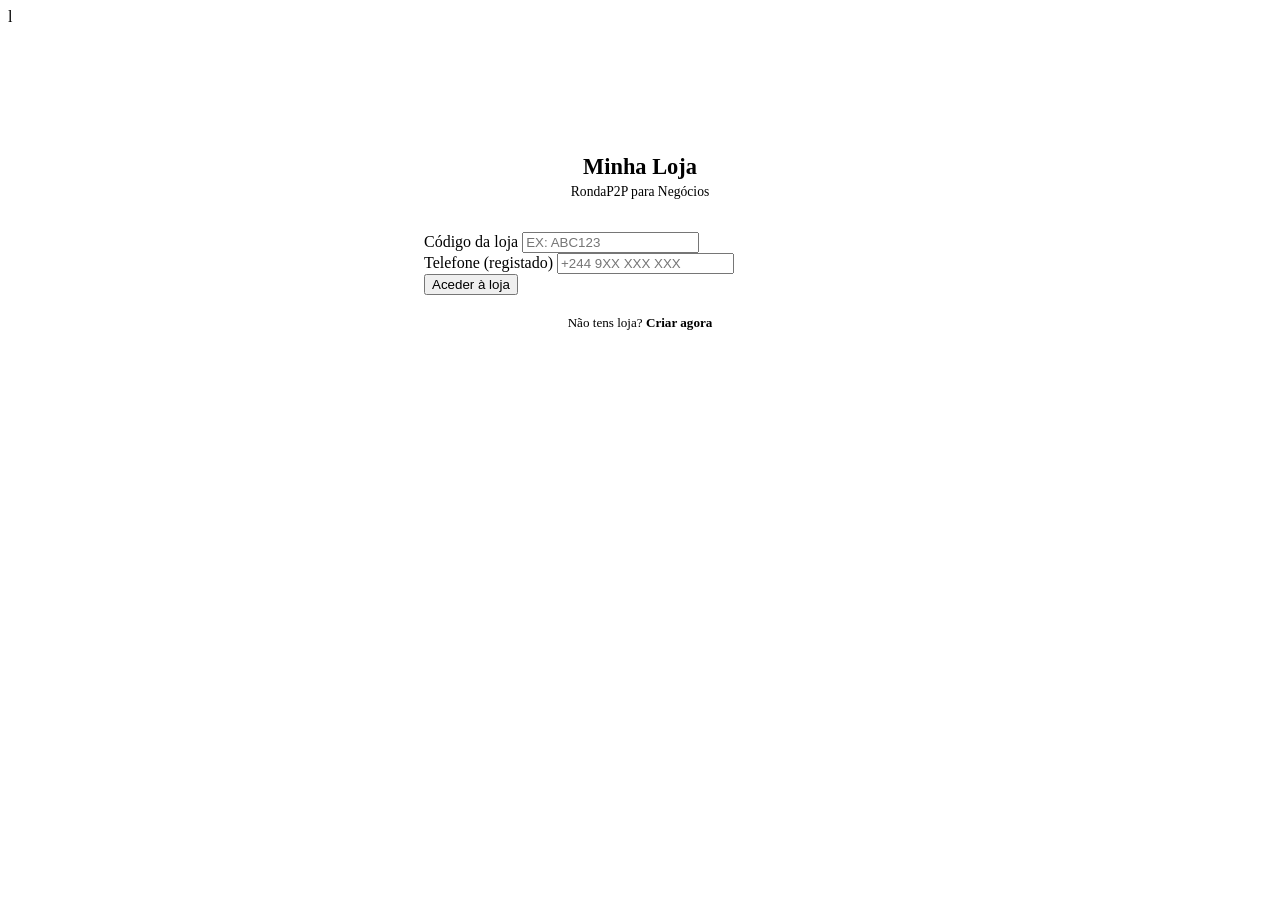
==== anuncios.html @ f454ed52 "Add files via upload" ====
l<!DOCTYPE html>
<html lang="pt">
<head>
  <meta charset="UTF-8">
  <meta name="viewport" content="width=device-width, initial-scale=1.0, maximum-scale=1.0">
  <title>RondaP2P — Minha Loja</title>
  <link rel="stylesheet" href="main.css">
  <style>
    html, body { overflow-y: auto; height: auto; }

    .an-wrap {
      max-width: 480px;
      margin: 0 auto;
      padding: 0 0 60px;
    }

    .an-hero {
      background: linear-gradient(135deg, var(--r) 0%, #3a0000 100%);
      padding: 32px 20px 24px;
      color: #fff;
    }

    .an-hero-top {
      display: flex;
      align-items: center;
      gap: 12px;
      margin-bottom: 20px;
    }

    .an-logo {
      width: 56px; height: 56px;
      border-radius: 16px;
      background: rgba(255,255,255,0.2);
      border: 2px solid rgba(255,255,255,0.4);
      display: flex;
      align-items: center;
      justify-content: center;
      font-size: 1.5rem;
      font-weight: 900;
      color: #fff;
      flex-shrink: 0;
    }

    .an-nome   { font-size: 1.1rem; font-weight: 800; }
    .an-plano  { font-size: .75rem; color: rgba(255,255,255,0.7); margin-top: 2px; }

    .an-stats {
      display: grid;
      grid-template-columns: repeat(3, 1fr);
      gap: 10px;
    }

    .an-stat {
      background: rgba(255,255,255,0.12);
      border-radius: 12px;
      padding: 10px 12px;
      text-align: center;
    }

    .an-stat-num   { font-size: 1.3rem; font-weight: 900; color: #fff; }
    .an-stat-label { font-size: .65rem; color: rgba(255,255,255,0.7); text-transform: uppercase; letter-spacing: .4px; }

    .an-tabs {
      display: flex;
      border-bottom: 1px solid var(--border);
      background: var(--bg2);
      position: sticky;
      top: 0;
      z-index: 10;
    }

    .an-tab {
      flex: 1;
      padding: 13px;
      border: none;
      background: transparent;
      color: var(--muted);
      font-size: .85rem;
      font-weight: 600;
      cursor: pointer;
      border-bottom: 2px solid transparent;
      font-family: var(--sans);
    }

    .an-tab.activo { color: var(--r); border-bottom-color: var(--r); }

    .an-secao { display: none; padding: 16px; }
    .an-secao.activa { display: block; }

    .an-card {
      background: var(--bg2);
      border: 1px solid var(--border);
      border-radius: 14px;
      padding: 16px;
      margin-bottom: 14px;
    }

    .an-card-titulo {
      font-size: .72rem;
      font-weight: 700;
      color: var(--muted);
      text-transform: uppercase;
      letter-spacing: .5px;
      margin-bottom: 14px;
    }

    .produto-item {
      display: flex;
      align-items: center;
      gap: 12px;
      padding: 12px 0;
      border-bottom: 1px solid var(--border);
    }

    .produto-item:last-child { border-bottom: none; }

    .produto-item-info { flex: 1; min-width: 0; }
    .produto-item-nome { font-weight: 700; font-size: .9rem; }
    .produto-item-preco { font-size: .82rem; color: var(--r); font-weight: 700; margin-top: 2px; }

    .produto-item-acoes { display: flex; gap: 6px; }

    .btn-sm {
      padding: 5px 10px;
      border-radius: 8px;
      border: 1px solid var(--border);
      background: none;
      color: var(--text);
      cursor: pointer;
      font-size: .75rem;
      font-weight: 600;
      font-family: var(--sans);
    }

    .btn-sm.danger { border-color: transparent; color: var(--r2); }
    .btn-sm.success { border-color: var(--green); color: var(--green); }

    .link-loja {
      background: var(--bg3);
      border-radius: 10px;
      padding: 12px 14px;
      display: flex;
      align-items: center;
      gap: 10px;
      margin-bottom: 14px;
    }

    .link-loja-url {
      flex: 1;
      font-size: .78rem;
      color: var(--muted);
      overflow: hidden;
      text-overflow: ellipsis;
      white-space: nowrap;
    }

    .btn-copiar {
      background: var(--r);
      color: #fff;
      border: none;
      padding: 6px 12px;
      border-radius: 8px;
      font-size: .75rem;
      font-weight: 700;
      cursor: pointer;
      flex-shrink: 0;
    }

    .expira-bar {
      height: 5px;
      background: var(--bg3);
      border-radius: 99px;
      overflow: hidden;
      margin-top: 8px;
    }

    .expira-fill {
      height: 100%;
      background: var(--green);
      border-radius: 99px;
    }

    .cor-picker-wrap {
      display: flex;
      gap: 10px;
      flex-wrap: wrap;
      margin-top: 8px;
    }

    .cor-opt {
      width: 36px; height: 36px;
      border-radius: 50%;
      cursor: pointer;
      border: 3px solid transparent;
      transition: border-color .15s;
    }

    .cor-opt.seleccionada { border-color: var(--text); }

    .toggle-disponivel {
      width: 42px; height: 24px;
      border-radius: 99px;
      background: var(--bg3);
      border: none;
      cursor: pointer;
      position: relative;
      transition: background .2s;
      flex-shrink: 0;
    }

    .toggle-disponivel.on { background: var(--green); }

    .toggle-disponivel::after {
      content: '';
      position: absolute;
      width: 18px; height: 18px;
      border-radius: 50%;
      background: #fff;
      top: 3px; left: 3px;
      transition: left .2s;
    }

    .toggle-disponivel.on::after { left: 21px; }

    #toastAn {
      position: fixed;
      bottom: 24px; left: 50%;
      transform: translateX(-50%) translateY(20px);
      background: var(--text);
      color: var(--bg2);
      padding: 10px 20px;
      border-radius: 99px;
      font-size: .85rem;
      font-weight: 600;
      opacity: 0;
      pointer-events: none;
      transition: all .3s;
      z-index: 200;
      white-space: nowrap;
    }

    #toastAn.show { opacity: 1; transform: translateX(-50%) translateY(0); }

    .estado-badge {
      display: inline-flex;
      align-items: center;
      padding: 4px 12px;
      border-radius: 99px;
      font-size: .75rem;
      font-weight: 800;
    }

    .badge-activo   { background: rgba(34,197,94,0.15); color: var(--green); }
    .badge-expirado { background: rgba(204,0,0,0.1); color: var(--r2); }
  </style>
</head>
<body>

<div class="an-wrap">

  <!-- TELA LOGIN ANUNCIANTE -->
  <div id="telaLoginAn" style="padding:48px 24px">
    <div style="text-align:center;margin-bottom:32px">
      <div style="width:64px;height:64px;border-radius:20px;background:var(--r);color:#fff;font-size:1.8rem;font-weight:900;display:flex;align-items:center;justify-content:center;margin:0 auto 16px">R</div>
      <div style="font-size:1.4rem;font-weight:900">Minha Loja</div>
      <div style="color:var(--muted);font-size:.85rem;margin-top:4px">RondaP2P para Negócios</div>
    </div>
    <div class="campo">
      <label>Código da loja</label>
      <input id="anCodigo" type="text" placeholder="Ex: ABC123" style="text-transform:uppercase" onkeydown="if(event.key==='Enter')entrarLoja()">
    </div>
    <div class="campo">
      <label>Telefone (registado)</label>
      <input id="anTelefone" type="tel" placeholder="+244 9XX XXX XXX" onkeydown="if(event.key==='Enter')entrarLoja()">
    </div>
    <button class="btn-primary w100" onclick="entrarLoja()">Aceder à loja</button>
    <div style="text-align:center;margin-top:20px">
      <span style="color:var(--muted);font-size:.82rem">Não tens loja? </span>
      <span style="color:var(--r);font-weight:700;cursor:pointer;font-size:.82rem" onclick="mostrarCriarLoja()">Criar agora</span>
    </div>
  </div>

  <!-- TELA CRIAR LOJA -->
  <div id="telaCriarLoja" style="display:none;padding:24px">
    <div style="display:flex;align-items:center;gap:10px;margin-bottom:24px">
      <button class="btn-voltar" onclick="voltarLogin()">&#8592;</button>
      <div style="font-size:1.1rem;font-weight:800">Criar loja</div>
    </div>
    <div class="campo"><label>Nome do negócio</label><input id="criarNomeAn" type="text" placeholder="Ex: Mercearia Central"></div>
    <div class="campo"><label>Slogan</label><input id="criarSloganAn" type="text" placeholder="Ex: Tudo fresco, todo dia"></div>
    <div class="campo"><label>Descrição</label><input id="criarDescAn" type="text" placeholder="Breve descrição do negócio"></div>
    <div class="campo">
      <label>Categoria</label>
      <select id="criarCatAn">
        <option value="geral">Geral</option>
        <option value="alimentacao">Alimentação</option>
        <option value="moda">Moda</option>
        <option value="tecnologia">Tecnologia</option>
        <option value="beleza">Beleza</option>
        <option value="servicos">Serviços</option>
        <option value="imoveis">Imóveis</option>
        <option value="saude">Saúde</option>
        <option value="educacao">Educação</option>
      </select>
    </div>
    <div class="campo"><label>WhatsApp</label><input id="criarWppAn" type="tel" placeholder="+244 9XX XXX XXX"></div>
    <div class="campo"><label>Telefone</label><input id="criarTelAn" type="tel" placeholder="+244 9XX XXX XXX"></div>
    <div class="campo"><label>Localização</label><input id="criarLocalAn" type="text" placeholder="Ex: Luanda, Kilamba"></div>
    <div class="campo">
      <label>Cor da marca</label>
      <div class="cor-picker-wrap" id="corPicker">
        <div class="cor-opt seleccionada" style="background:#8B0000" data-cor="#8B0000" onclick="selCor(this)"></div>
        <div class="cor-opt" style="background:#1a5276" data-cor="#1a5276" onclick="selCor(this)"></div>
        <div class="cor-opt" style="background:#145a32" data-cor="#145a32" onclick="selCor(this)"></div>
        <div class="cor-opt" style="background:#6c3483" data-cor="#6c3483" onclick="selCor(this)"></div>
        <div class="cor-opt" style="background:#b7950b" data-cor="#b7950b" onclick="selCor(this)"></div>
        <div class="cor-opt" style="background:#1a1a1a" data-cor="#1a1a1a" onclick="selCor(this)"></div>
        <input type="color" id="corCustom" value="#8B0000" style="width:36px;height:36px;border-radius:50%;border:none;padding:0;cursor:pointer" onchange="selCorCustom(this)">
      </div>
    </div>
    <div class="campo">
      <label>Plano</label>
      <select id="criarPlanoAn">
        <option value="semanal">Semanal — 500 KZ</option>
        <option value="quinzenal">Quinzenal — 900 KZ</option>
        <option value="mensal" selected>Mensal — 1.500 KZ</option>
      </select>
    </div>
    <button class="btn-primary w100" onclick="criarLoja()">Criar loja</button>
  </div>

  <!-- PAINEL LOJA -->
  <div id="painelLoja" style="display:none">

    <div class="an-hero" id="anHero">
      <div class="an-hero-top">
        <button onclick="sairLoja()" style="background:rgba(255,255,255,0.15);border:none;color:#fff;width:32px;height:32px;border-radius:50%;cursor:pointer;font-size:1rem">&#8592;</button>
        <div class="an-logo" id="anLogo"></div>
        <div style="flex:1;min-width:0">
          <div class="an-nome" id="anNome"></div>
          <div class="an-plano" id="anPlano"></div>
        </div>
        <div id="anEstado"></div>
      </div>
      <div class="an-stats">
        <div class="an-stat">
          <div class="an-stat-num" id="anStatProdutos">0</div>
          <div class="an-stat-label">Produtos</div>
        </div>
        <div class="an-stat">
          <div class="an-stat-num" id="anStatDias">0</div>
          <div class="an-stat-label">Dias restantes</div>
        </div>
        <div class="an-stat">
          <div class="an-stat-num" id="anStatVisitas">—</div>
          <div class="an-stat-label">Visitas</div>
        </div>
      </div>
    </div>

    <div class="an-tabs">
      <button class="an-tab activo" onclick="mostrarTabAn('visao')">Visão geral</button>
      <button class="an-tab" onclick="mostrarTabAn('produtos')">Produtos</button>
      <button class="an-tab" onclick="mostrarTabAn('config')">Configurar</button>
    </div>

    <!-- TAB VISÃO GERAL -->
    <div class="an-secao activa" id="anTabVisao">
      <div class="an-card">
        <div class="an-card-titulo">Link da loja</div>
        <div class="link-loja">
          <div class="link-loja-url" id="linkLojaUrl"></div>
          <button class="btn-copiar" onclick="copiarLink()">Copiar</button>
        </div>
        <button class="btn-outline w100" onclick="verLoja()">Ver como cliente</button>
      </div>

      <div class="an-card">
        <div class="an-card-titulo">Validade do plano</div>
        <div style="display:flex;justify-content:space-between;align-items:center">
          <span style="font-size:.85rem" id="anValidadeTexto"></span>
          <span id="anValidadeDias" style="font-size:.85rem;font-weight:700;color:var(--green)"></span>
        </div>
        <div class="expira-bar"><div class="expira-fill" id="anValidadeBarra" style="width:80%"></div></div>
        <button class="btn-primary w100" style="margin-top:12px" onclick="renovarPlano()">Renovar plano</button>
      </div>

      <div class="an-card">
        <div class="an-card-titulo">Partilhar</div>
        <div style="display:flex;gap:10px">
          <button class="btn-outline" style="flex:1" onclick="partilharWhatsApp()">WhatsApp</button>
          <button class="btn-outline" style="flex:1" onclick="copiarLink()">Copiar link</button>
        </div>
      </div>
    </div>

    <!-- TAB PRODUTOS -->
    <div class="an-secao" id="anTabProdutos">
      <div class="an-card">
        <div class="an-card-titulo">Adicionar produto/serviço</div>
        <div class="campo"><label>Nome</label><input id="novoProdNome" type="text" placeholder="Ex: Arroz 5kg"></div>
        <div class="campo"><label>Preço (KZ)</label><input id="novoProdPreco" type="number" placeholder="Ex: 2500"></div>
        <div class="campo"><label>Descrição (opcional)</label><input id="novoProdDesc" type="text" placeholder="Breve descrição"></div>
        <button class="btn-primary w100" onclick="adicionarProduto()">Adicionar</button>
      </div>

      <div class="an-card">
        <div class="an-card-titulo">Os meus produtos</div>
        <div id="listaProdutosAn"></div>
      </div>
    </div>

    <!-- TAB CONFIGURAR -->
    <div class="an-secao" id="anTabConfig">
      <div class="an-card">
        <div class="an-card-titulo">Informações da loja</div>
        <div class="campo"><label>Nome</label><input id="cfgNome" type="text"></div>
        <div class="campo"><label>Slogan</label><input id="cfgSlogan" type="text"></div>
        <div class="campo"><label>Descrição</label><input id="cfgDesc" type="text"></div>
        <div class="campo"><label>WhatsApp</label><input id="cfgWpp" type="tel"></div>
        <div class="campo"><label>Telefone</label><input id="cfgTel" type="tel"></div>
        <div class="campo"><label>Localização</label><input id="cfgLocal" type="text"></div>
        <div class="campo">
          <label>Cor da marca</label>
          <div class="cor-picker-wrap" id="corPickerCfg">
            <div class="cor-opt" style="background:#8B0000" data-cor="#8B0000" onclick="selCorCfg(this)"></div>
            <div class="cor-opt" style="background:#1a5276" data-cor="#1a5276" onclick="selCorCfg(this)"></div>
            <div class="cor-opt" style="background:#145a32" data-cor="#145a32" onclick="selCorCfg(this)"></div>
            <div class="cor-opt" style="background:#6c3483" data-cor="#6c3483" onclick="selCorCfg(this)"></div>
            <div class="cor-opt" style="background:#b7950b" data-cor="#b7950b" onclick="selCorCfg(this)"></div>
            <div class="cor-opt" style="background:#1a1a1a" data-cor="#1a1a1a" onclick="selCorCfg(this)"></div>
            <input type="color" id="corCustomCfg" style="width:36px;height:36px;border-radius:50%;border:none;padding:0;cursor:pointer" onchange="selCorCustomCfg(this)">
          </div>
        </div>
        <button class="btn-primary w100" onclick="guardarConfig()">Guardar alterações</button>
      </div>
    </div>

  </div><!-- /painelLoja -->
</div>

<div id="toastAn"></div>

<script>
  const API_P2P = 'https://kixikila-p2p.vercel.app/';
  let _anuncio  = null;
  let _corSel   = '#8B0000';
  let _corSelCfg = '#8B0000';

  function esc(t) {
    if (!t) return '';
    const d = document.createElement('div');
    d.textContent = String(t);
    return d.innerHTML;
  }

  function toast(msg) {
    const t = document.getElementById('toastAn');
    t.textContent = msg;
    t.classList.add('show');
    setTimeout(() => t.classList.remove('show'), 2600);
  }

  function formatarValor(v) {
    return new Intl.NumberFormat('pt-AO').format(v || 0);
  }

  function escurecer(hex) {
    try {
      const n = parseInt(hex.replace('#',''), 16);
      const r = Math.max(0, (n>>16) - 50);
      const g = Math.max(0, ((n>>8)&0xff) - 50);
      const b = Math.max(0, (n&0xff) - 50);
      return `#${r.toString(16).padStart(2,'0')}${g.toString(16).padStart(2,'0')}${b.toString(16).padStart(2,'0')}`;
    } catch { return '#5a0000'; }
  }

  // ── COR ──────────────────────────────────────────────────────
  function selCor(el) {
    document.querySelectorAll('#corPicker .cor-opt').forEach(e => e.classList.remove('seleccionada'));
    el.classList.add('seleccionada');
    _corSel = el.dataset.cor;
  }

  function selCorCustom(input) {
    _corSel = input.value;
    document.querySelectorAll('#corPicker .cor-opt').forEach(e => e.classList.remove('seleccionada'));
  }

  function selCorCfg(el) {
    document.querySelectorAll('#corPickerCfg .cor-opt').forEach(e => e.classList.remove('seleccionada'));
    el.classList.add('seleccionada');
    _corSelCfg = el.dataset.cor;
  }

  function selCorCustomCfg(input) {
    _corSelCfg = input.value;
    document.querySelectorAll('#corPickerCfg .cor-opt').forEach(e => e.classList.remove('seleccionada'));
  }

  // ── NAVEGAÇÃO ─────────────────────────────────────────────────
  function mostrarCriarLoja() {
    document.getElementById('telaLoginAn').style.display  = 'none';
    document.getElementById('telaCriarLoja').style.display = 'block';
  }

  function voltarLogin() {
    document.getElementById('telaLoginAn').style.display   = 'block';
    document.getElementById('telaCriarLoja').style.display = 'none';
  }

  function sairLoja() {
    _anuncio = null;
    document.getElementById('painelLoja').style.display  = 'none';
    document.getElementById('telaLoginAn').style.display = 'block';
    document.getElementById('anCodigo').value   = '';
    document.getElementById('anTelefone').value = '';
  }

  function mostrarTabAn(tab) {
    document.querySelectorAll('.an-tab').forEach((b,i) => {
      b.classList.toggle('activo', ['visao','produtos','config'][i] === tab);
    });
    document.querySelectorAll('.an-secao').forEach(s => s.classList.remove('activa'));
    document.getElementById('anTab' + tab.charAt(0).toUpperCase() + tab.slice(1)).classList.add('activa');
  }

  // ── LOGIN ─────────────────────────────────────────────────────
  async function entrarLoja() {
    const codigo   = document.getElementById('anCodigo').value.trim().toUpperCase();
    const telefone = document.getElementById('anTelefone').value.trim().replace(/\s/g,'');
    if (!codigo || !telefone) { toast('Preenche todos os campos'); return; }

    try {
      const res  = await fetch(API_P2P + 'anuncios/' + codigo);
      const data = await res.json();
      if (!res.ok) { toast('Loja não encontrada'); return; }

      const telLimpo = telefone.replace(/\D/g,'');
      const wppLimpo = (data.whatsapp||'').replace(/\D/g,'');
      const telLoja  = (data.telefone||'').replace(/\D/g,'');

      if (telLimpo !== wppLimpo && telLimpo !== telLoja) {
        toast('Telefone não corresponde à loja');
        return;
      }

      _anuncio = data;
      mostrarPainel(data);
    } catch(e) { toast('Erro ao aceder'); }
  }

  // ── CRIAR LOJA ────────────────────────────────────────────────
  async function criarLoja() {
    const nome  = document.getElementById('criarNomeAn').value.trim();
    const slogan = document.getElementById('criarSloganAn').value.trim();
    const desc  = document.getElementById('criarDescAn').value.trim();
    const cat   = document.getElementById('criarCatAn').value;
    const wpp   = document.getElementById('criarWppAn').value.trim();
    const tel   = document.getElementById('criarTelAn').value.trim();
    const local = document.getElementById('criarLocalAn').value.trim();
    const plano = document.getElementById('criarPlanoAn').value;

    if (!nome || !wpp) { toast('Nome e WhatsApp obrigatórios'); return; }

    try {
      const res = await fetch(API_P2P + 'anuncios/criar', {
        method: 'POST',
        headers: { 'Content-Type': 'application/json' },
        body: JSON.stringify({ nome, slogan, descricao: desc, categoria: cat, cor: _corSel, telefone: tel, whatsapp: wpp, localizacao: local, plano })
      });
      const data = await res.json();
      if (!res.ok) { toast(data.erro || 'Erro'); return; }
      _anuncio = data.anuncio;
      toast('Loja criada! Código: ' + data.codigo);
      document.getElementById('telaCriarLoja').style.display = 'none';
      mostrarPainel(data.anuncio);
    } catch(e) { toast('Erro ao criar: ' + e.message); }
  }

  // ── PAINEL ────────────────────────────────────────────────────
  function mostrarPainel(a) {
    document.getElementById('telaLoginAn').style.display  = 'none';
    document.getElementById('telaCriarLoja').style.display = 'none';
    document.getElementById('painelLoja').style.display   = 'block';

    const cor = a.cor || '#8B0000';
    document.getElementById('anHero').style.background = `linear-gradient(135deg, ${cor} 0%, ${escurecer(cor)} 100%)`;
    document.getElementById('anLogo').textContent = (a.nome?.[0]||'R').toUpperCase();
    document.getElementById('anNome').textContent  = a.nome || '';
    document.getElementById('anPlano').textContent = 'Plano ' + (a.plano || 'mensal');

    const expira  = new Date(a.expira_em);
    const agora   = new Date();
    const dias    = Math.max(0, Math.ceil((expira - agora) / 86400000));
    const activo  = dias > 0 && a.activo;
    const pct     = Math.min(100, Math.round((dias / (a.plano==='semanal'?7:a.plano==='quinzenal'?15:30)) * 100));

    document.getElementById('anEstado').innerHTML = activo
      ? '<span class="estado-badge badge-activo">Activo</span>'
      : '<span class="estado-badge badge-expirado">Expirado</span>';

    document.getElementById('anStatProdutos').textContent = (a.produtos||[]).filter(p=>p.disponivel).length;
    document.getElementById('anStatDias').textContent     = dias;
    document.getElementById('anStatVisitas').textContent  = '—';

    const url = window.location.origin + '/loja.html?c=' + a.codigo;
    document.getElementById('linkLojaUrl').textContent   = url;
    document.getElementById('anValidadeTexto').textContent = 'Expira em ' + expira.toLocaleDateString('pt-PT');
    document.getElementById('anValidadeDias').textContent  = dias + ' dias';
    document.getElementById('anValidadeBarra').style.width = pct + '%';
    document.getElementById('anValidadeBarra').style.background = dias < 3 ? 'var(--r)' : 'var(--green)';

    // Config
    document.getElementById('cfgNome').value   = a.nome || '';
    document.getElementById('cfgSlogan').value = a.slogan || '';
    document.getElementById('cfgDesc').value   = a.descricao || '';
    document.getElementById('cfgWpp').value    = a.whatsapp || '';
    document.getElementById('cfgTel').value    = a.telefone || '';
    document.getElementById('cfgLocal').value  = a.localizacao || '';
    _corSelCfg = a.cor || '#8B0000';
    document.getElementById('corCustomCfg').value = _corSelCfg;

    renderProdutosAn();
  }

  function renderProdutosAn() {
    const lista = document.getElementById('listaProdutosAn');
    const prods = _anuncio?.produtos || [];
    if (!prods.length) {
      lista.innerHTML = '<div style="padding:12px 0;color:var(--muted);font-size:.85rem">Sem produtos ainda.</div>';
      return;
    }
    lista.innerHTML = prods.map((p, i) => `
      <div class="produto-item">
        <div class="produto-item-info">
          <div class="produto-item-nome">${esc(p.nome)}</div>
          <div class="produto-item-preco">${formatarValor(p.preco)} KZ</div>
        </div>
        <div class="produto-item-acoes">
          <button class="toggle-disponivel ${p.disponivel?'on':''}" onclick="toggleDisponivel(${i})" title="${p.disponivel?'Disponível':'Indisponível'}"></button>
          <button class="btn-sm danger" onclick="removerProduto(${i})">&#10005;</button>
        </div>
      </div>`).join('');
  }

  // ── PRODUTOS ──────────────────────────────────────────────────
  async function adicionarProduto() {
    const nome  = document.getElementById('novoProdNome').value.trim();
    const preco = parseFloat(document.getElementById('novoProdPreco').value);
    const desc  = document.getElementById('novoProdDesc').value.trim();
    if (!nome || !preco) { toast('Nome e preço obrigatórios'); return; }

    try {
      const res = await fetch(API_P2P + 'anuncios/' + _anuncio.codigo + '/produto', {
        method: 'POST',
        headers: { 'Content-Type': 'application/json' },
        body: JSON.stringify({ nome, preco, descricao: desc })
      });
      const data = await res.json();
      if (!res.ok) { toast(data.erro || 'Erro'); return; }
      _anuncio.produtos = _anuncio.produtos || [];
      _anuncio.produtos.push({ id: Date.now().toString(), nome, preco, descricao: desc, disponivel: true });
      document.getElementById('novoProdNome').value  = '';
      document.getElementById('novoProdPreco').value = '';
      document.getElementById('novoProdDesc').value  = '';
      toast('Produto adicionado!');
      renderProdutosAn();
    } catch(e) { toast('Erro: ' + e.message); }
  }

  async function toggleDisponivel(idx) {
    _anuncio.produtos[idx].disponivel = !_anuncio.produtos[idx].disponivel;
    await guardarAnuncio();
    renderProdutosAn();
  }

  async function removerProduto(idx) {
    _anuncio.produtos.splice(idx, 1);
    await guardarAnuncio();
    toast('Produto removido.');
    renderProdutosAn();
  }

  // ── CONFIG ────────────────────────────────────────────────────
  async function guardarConfig() {
    _anuncio.nome       = document.getElementById('cfgNome').value.trim();
    _anuncio.slogan     = document.getElementById('cfgSlogan').value.trim();
    _anuncio.descricao  = document.getElementById('cfgDesc').value.trim();
    _anuncio.whatsapp   = document.getElementById('cfgWpp').value.trim();
    _anuncio.telefone   = document.getElementById('cfgTel').value.trim();
    _anuncio.localizacao = document.getElementById('cfgLocal').value.trim();
    _anuncio.cor        = _corSelCfg;
    await guardarAnuncio();
    toast('Alterações guardadas!');
    mostrarPainel(_anuncio);
  }

  async function guardarAnuncio() {
    await fetch(API_P2P + 'anuncios/' + _anuncio.codigo + '/actualizar', {
      method: 'POST',
      headers: { 'Content-Type': 'application/json' },
      body: JSON.stringify(_anuncio)
    });
  }

  // ── UTILS ─────────────────────────────────────────────────────
  function copiarLink() {
    const url = window.location.origin + '/loja.html?c=' + _anuncio?.codigo;
    navigator.clipboard?.writeText(url);
    toast('Link copiado!');
  }

  function verLoja() {
    window.open('loja.html?c=' + _anuncio?.codigo);
  }

  function partilharWhatsApp() {
    const url = window.location.origin + '/loja.html?c=' + _anuncio?.codigo;
    const msg = encodeURIComponent(`Visita a minha loja no RondaP2P:\n${_anuncio?.nome}\n${url}`);
    window.open(`https://wa.me/?text=${msg}`);
  }

  function renovarPlano() {
    const wpp = '+244921325366';
    const msg = encodeURIComponent(`Olá! Quero renovar o plano da minha loja no RondaP2P.\nCódigo: ${_anuncio?.codigo}\nNome: ${_anuncio?.nome}`);
    window.open(`https://wa.me/${wpp}?text=${msg}`);
  }
</script>

</body>
</html>
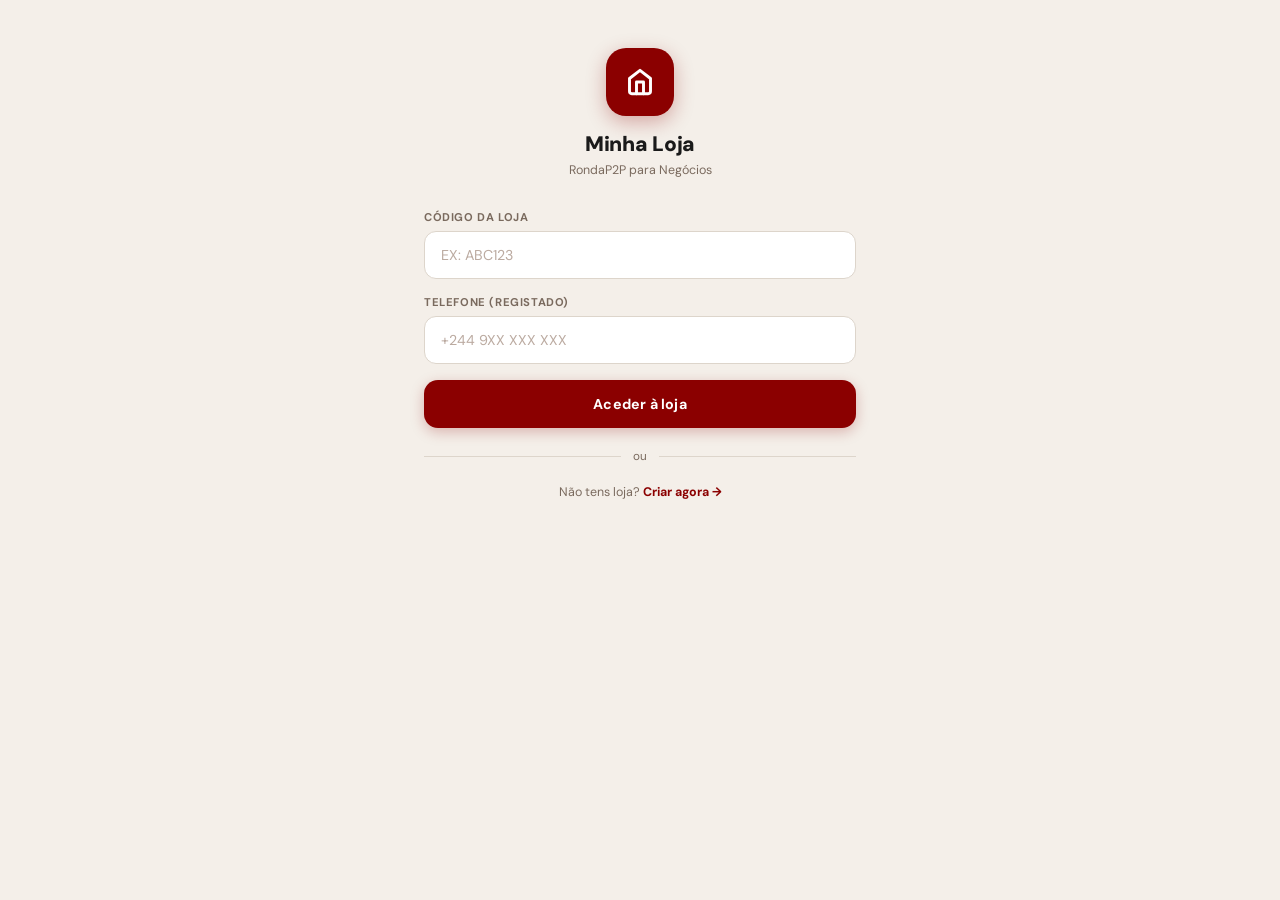
==== commit 57a98548: "Atualizar o anuncios.html" ====
--- a/anuncios.html
+++ b/anuncios.html
@@ -1,85 +1,236 @@
-l<!DOCTYPE html>
+<!DOCTYPE html>
 <html lang="pt">
 <head>
   <meta charset="UTF-8">
   <meta name="viewport" content="width=device-width, initial-scale=1.0, maximum-scale=1.0">
   <title>RondaP2P — Minha Loja</title>
+  <link rel="preconnect" href="https://fonts.googleapis.com">
+  <link href="https://fonts.googleapis.com/css2?family=DM+Sans:opsz,wght@9..40,400;9..40,500;9..40,600;9..40,700;9..40,800;9..40,900&family=Playfair+Display:wght@700;900&family=Space+Grotesk:wght@500;600;700&family=Syne:wght@700;800&family=Bebas+Neue&family=Cormorant+Garamond:wght@600;700&display=swap" rel="stylesheet">
   <link rel="stylesheet" href="main.css">
   <style>
-    html, body { overflow-y: auto; height: auto; }
-
-    .an-wrap {
-      max-width: 480px;
-      margin: 0 auto;
-      padding: 0 0 60px;
-    }
-
-    .an-hero {
-      background: linear-gradient(135deg, var(--r) 0%, #3a0000 100%);
-      padding: 32px 20px 24px;
-      color: #fff;
-    }
-
-    .an-hero-top {
-      display: flex;
-      align-items: center;
-      gap: 12px;
-      margin-bottom: 20px;
-    }
-
-    .an-logo {
+    html, body { overflow-y: auto; height: auto; background: var(--bg); }
+
+    .an-wrap { max-width: 480px; margin: 0 auto; padding-bottom: 60px; }
+
+    /* ── LOGIN / CRIAR ── */
+    .tela-card {
+      padding: 48px 24px 32px;
+    }
+
+    .tela-logo {
+      text-align: center; margin-bottom: 32px;
+    }
+
+    .tela-logo-icon {
+      width: 68px; height: 68px; border-radius: 20px;
+      background: var(--r); color: #fff;
+      font-size: 1.9rem; font-weight: 900;
+      display: flex; align-items: center; justify-content: center;
+      margin: 0 auto 14px;
+      box-shadow: 0 6px 20px rgba(139,0,0,0.3);
+    }
+
+    .tela-logo h1 { font-size: 1.4rem; font-weight: 900; letter-spacing: -.3px; }
+    .tela-logo p  { color: var(--muted); font-size: .83rem; margin-top: 4px; }
+
+    .divider {
+      display: flex; align-items: center; gap: 12px;
+      margin: 20px 0; color: var(--muted); font-size: .78rem;
+    }
+    .divider::before,
+    .divider::after { content: ''; flex: 1; height: 1px; background: var(--border); }
+
+    .link-criar {
+      text-align: center; margin-top: 20px;
+      font-size: .83rem; color: var(--muted);
+    }
+    .link-criar span { color: var(--r); font-weight: 700; cursor: pointer; }
+
+    /* ── PREVIEW MARCA (no criar) ── */
+    .marca-preview {
+      border-radius: 16px; overflow: hidden;
+      margin-bottom: 20px; display: none;
+    }
+
+    .marca-preview-hero {
+      min-height: 120px; padding: 20px;
+      display: flex; align-items: center; gap: 14px;
+      position: relative;
+    }
+
+    .marca-preview-logo {
       width: 56px; height: 56px;
-      border-radius: 16px;
+      border-radius: 14px;
       background: rgba(255,255,255,0.2);
-      border: 2px solid rgba(255,255,255,0.4);
-      display: flex;
-      align-items: center;
-      justify-content: center;
-      font-size: 1.5rem;
-      font-weight: 900;
-      color: #fff;
+      border: 2px solid rgba(255,255,255,0.35);
+      display: flex; align-items: center; justify-content: center;
+      font-size: 1.4rem; font-weight: 900; color: #fff;
+      flex-shrink: 0; font-family: var(--prev-font, 'DM Sans', sans-serif);
+    }
+
+    .marca-preview-nome {
+      font-size: 1.3rem; color: #fff;
+      font-family: var(--prev-font, 'DM Sans', sans-serif);
+      font-weight: var(--prev-weight, 800);
+      letter-spacing: var(--prev-spacing, -0.5px);
+      text-transform: var(--prev-transform, none);
+      line-height: 1.1;
+    }
+
+    .marca-preview-slogan {
+      font-size: .78rem; color: rgba(255,255,255,0.75);
+      margin-top: 3px;
+      font-style: var(--prev-slogan, normal);
+    }
+
+    .marca-preview-tag {
+      position: absolute; top: 12px; right: 12px;
+      background: rgba(255,255,255,0.15);
+      border: 1px solid rgba(255,255,255,0.25);
+      color: #fff; font-size: .65rem; font-weight: 700;
+      padding: 3px 8px; border-radius: 99px;
+      letter-spacing: .5px; text-transform: uppercase;
+    }
+
+    /* ── ESTILOS DE MARCA ── */
+    .estilos-grid {
+      display: grid; grid-template-columns: repeat(3, 1fr); gap: 8px;
+      margin-bottom: 16px;
+    }
+
+    .estilo-opt {
+      border: 2px solid var(--border);
+      border-radius: 10px; padding: 10px 8px;
+      text-align: center; cursor: pointer;
+      transition: all .15s; background: var(--bg2);
+    }
+
+    .estilo-opt:hover { border-color: var(--r); }
+    .estilo-opt.sel   { border-color: var(--r); background: var(--r-soft); }
+
+    .estilo-opt-nome {
+      font-size: .72rem; font-weight: 700;
+      color: var(--text); margin-top: 4px;
+    }
+
+    .estilo-opt-amostra {
+      font-size: .85rem; color: var(--r); line-height: 1;
+    }
+
+    /* ── COR PICKER ── */
+    .cor-picker-wrap {
+      display: flex; gap: 8px; flex-wrap: wrap; align-items: center; margin-top: 8px;
+    }
+
+    .cor-opt {
+      width: 34px; height: 34px; border-radius: 50%;
+      cursor: pointer; border: 3px solid transparent;
+      transition: border-color .15s, transform .1s;
+    }
+
+    .cor-opt:hover { transform: scale(1.1); }
+    .cor-opt.seleccionada { border-color: var(--text); }
+
+    .cor-custom {
+      width: 34px; height: 34px; border-radius: 50%;
+      border: 2px dashed var(--border); padding: 0;
+      cursor: pointer; overflow: hidden; background: none;
+    }
+
+    /* ── PAINEL HERO ── */
+    .painel-hero {
+      position: relative; overflow: hidden;
+      min-height: 180px;
+    }
+
+    .painel-hero-bg {
+      position: absolute; inset: 0;
+      background: var(--loja-cor, var(--r));
+    }
+
+    .painel-hero-bg::after {
+      content: ''; position: absolute; inset: 0;
+      background: linear-gradient(160deg, transparent 50%, rgba(0,0,0,0.3) 100%);
+    }
+
+    .painel-hero-pattern {
+      position: absolute; inset: 0;
+      opacity: 0.07;
+      background-image: var(--loja-pattern);
+      background-size: var(--loja-pattern-size, 40px 40px);
+    }
+
+    .painel-hero-content {
+      position: relative; z-index: 2;
+      padding: 20px;
+    }
+
+    .painel-hero-top {
+      display: flex; align-items: center; gap: 12px; margin-bottom: 16px;
+    }
+
+    .btn-hero-back {
+      width: 36px; height: 36px; border-radius: 50%;
+      background: rgba(255,255,255,0.15);
+      border: 1.5px solid rgba(255,255,255,0.25);
+      color: #fff; cursor: pointer;
+      display: flex; align-items: center; justify-content: center;
+      flex-shrink: 0; transition: background .2s;
+    }
+
+    .btn-hero-back:hover { background: rgba(255,255,255,0.28); }
+
+    .painel-logo {
+      width: 48px; height: 48px;
+      border-radius: var(--loja-logo-radius, 14px);
+      background: rgba(255,255,255,0.2);
+      border: 2px solid rgba(255,255,255,0.3);
+      display: flex; align-items: center; justify-content: center;
+      font-size: 1.3rem; font-weight: 900; color: #fff;
+      font-family: var(--loja-font, 'DM Sans', sans-serif);
       flex-shrink: 0;
     }
 
-    .an-nome   { font-size: 1.1rem; font-weight: 800; }
-    .an-plano  { font-size: .75rem; color: rgba(255,255,255,0.7); margin-top: 2px; }
-
-    .an-stats {
-      display: grid;
-      grid-template-columns: repeat(3, 1fr);
-      gap: 10px;
-    }
-
-    .an-stat {
+    .painel-nome-wrap { flex: 1; min-width: 0; }
+
+    .painel-nome {
+      font-family: var(--loja-font, 'DM Sans', sans-serif);
+      font-size: 1.15rem; font-weight: var(--loja-nome-weight, 800);
+      letter-spacing: var(--loja-nome-spacing, -0.3px);
+      text-transform: var(--loja-nome-transform, none);
+      color: #fff; line-height: 1.1;
+    }
+
+    .painel-plano {
+      font-size: .72rem; color: rgba(255,255,255,0.7); margin-top: 2px;
+    }
+
+    .painel-stats {
+      display: grid; grid-template-columns: repeat(3, 1fr); gap: 8px;
+    }
+
+    .painel-stat {
       background: rgba(255,255,255,0.12);
-      border-radius: 12px;
-      padding: 10px 12px;
-      text-align: center;
-    }
-
-    .an-stat-num   { font-size: 1.3rem; font-weight: 900; color: #fff; }
-    .an-stat-label { font-size: .65rem; color: rgba(255,255,255,0.7); text-transform: uppercase; letter-spacing: .4px; }
-
+      border: 1px solid rgba(255,255,255,0.15);
+      border-radius: 10px; padding: 10px;
+      text-align: center; backdrop-filter: blur(4px);
+    }
+
+    .painel-stat-num   { font-size: 1.3rem; font-weight: 900; color: #fff; }
+    .painel-stat-label { font-size: .62rem; color: rgba(255,255,255,0.65); text-transform: uppercase; letter-spacing: .4px; margin-top: 2px; }
+
+    /* ── TABS ── */
     .an-tabs {
-      display: flex;
-      border-bottom: 1px solid var(--border);
-      background: var(--bg2);
-      position: sticky;
-      top: 0;
-      z-index: 10;
+      display: flex; border-bottom: 1px solid var(--border);
+      background: var(--bg2); position: sticky; top: 0; z-index: 10;
     }
 
     .an-tab {
-      flex: 1;
-      padding: 13px;
-      border: none;
-      background: transparent;
-      color: var(--muted);
-      font-size: .85rem;
-      font-weight: 600;
-      cursor: pointer;
-      border-bottom: 2px solid transparent;
-      font-family: var(--sans);
+      flex: 1; padding: 13px; border: none;
+      background: transparent; color: var(--muted);
+      font-size: .85rem; font-weight: 600;
+      cursor: pointer; border-bottom: 2px solid transparent;
+      font-family: var(--sans); transition: all .15s;
     }
 
     .an-tab.activo { color: var(--r); border-bottom-color: var(--r); }
@@ -87,184 +238,142 @@
     .an-secao { display: none; padding: 16px; }
     .an-secao.activa { display: block; }
 
+    /* ── CARDS ── */
     .an-card {
-      background: var(--bg2);
-      border: 1px solid var(--border);
-      border-radius: 14px;
-      padding: 16px;
-      margin-bottom: 14px;
+      background: var(--bg2); border: 1px solid var(--border);
+      border-radius: 14px; padding: 16px; margin-bottom: 14px;
     }
 
     .an-card-titulo {
-      font-size: .72rem;
-      font-weight: 700;
-      color: var(--muted);
-      text-transform: uppercase;
-      letter-spacing: .5px;
-      margin-bottom: 14px;
-    }
-
+      font-size: .7rem; font-weight: 700; color: var(--muted);
+      text-transform: uppercase; letter-spacing: .6px;
+      margin-bottom: 14px; display: flex; align-items: center; gap: 7px;
+    }
+
+    .an-card-titulo svg { color: var(--r); flex-shrink: 0; }
+
+    /* ── LINK LOJA ── */
+    .link-loja {
+      background: var(--bg3); border-radius: 10px;
+      padding: 12px 14px; display: flex; align-items: center; gap: 10px;
+      margin-bottom: 12px; border: 1px solid var(--border);
+    }
+
+    .link-loja-url {
+      flex: 1; font-size: .78rem; color: var(--muted);
+      overflow: hidden; text-overflow: ellipsis; white-space: nowrap;
+    }
+
+    .btn-copiar {
+      background: var(--r); color: #fff; border: none;
+      padding: 7px 14px; border-radius: 8px;
+      font-size: .75rem; font-weight: 700; cursor: pointer;
+      flex-shrink: 0; font-family: var(--sans);
+      display: flex; align-items: center; gap: 5px;
+    }
+
+    /* ── VALIDADE ── */
+    .expira-bar {
+      height: 5px; background: var(--bg3);
+      border-radius: 99px; overflow: hidden; margin-top: 10px;
+    }
+
+    .expira-fill {
+      height: 100%; border-radius: 99px;
+      transition: width .4s;
+    }
+
+    /* ── PARTILHAR BTNS ── */
+    .share-btns { display: flex; gap: 10px; }
+    .share-btns .btn-outline {
+      flex: 1; display: flex; align-items: center;
+      justify-content: center; gap: 7px;
+    }
+
+    /* ── PRODUTO ITEM ── */
     .produto-item {
-      display: flex;
-      align-items: center;
-      gap: 12px;
-      padding: 12px 0;
-      border-bottom: 1px solid var(--border);
+      display: flex; align-items: center; gap: 12px;
+      padding: 12px 0; border-bottom: 1px solid var(--border);
     }
 
     .produto-item:last-child { border-bottom: none; }
 
+    .produto-item-icone {
+      width: 40px; height: 40px; border-radius: 10px;
+      background: var(--bg3); display: flex; align-items: center; justify-content: center;
+      color: var(--r); flex-shrink: 0;
+    }
+
     .produto-item-info { flex: 1; min-width: 0; }
-    .produto-item-nome { font-weight: 700; font-size: .9rem; }
+    .produto-item-nome  { font-weight: 700; font-size: .9rem; }
     .produto-item-preco { font-size: .82rem; color: var(--r); font-weight: 700; margin-top: 2px; }
 
-    .produto-item-acoes { display: flex; gap: 6px; }
-
-    .btn-sm {
-      padding: 5px 10px;
-      border-radius: 8px;
-      border: 1px solid var(--border);
-      background: none;
-      color: var(--text);
-      cursor: pointer;
-      font-size: .75rem;
-      font-weight: 600;
-      font-family: var(--sans);
-    }
-
-    .btn-sm.danger { border-color: transparent; color: var(--r2); }
-    .btn-sm.success { border-color: var(--green); color: var(--green); }
-
-    .link-loja {
-      background: var(--bg3);
-      border-radius: 10px;
-      padding: 12px 14px;
-      display: flex;
-      align-items: center;
-      gap: 10px;
-      margin-bottom: 14px;
-    }
-
-    .link-loja-url {
-      flex: 1;
-      font-size: .78rem;
-      color: var(--muted);
-      overflow: hidden;
-      text-overflow: ellipsis;
-      white-space: nowrap;
-    }
-
-    .btn-copiar {
-      background: var(--r);
-      color: #fff;
-      border: none;
-      padding: 6px 12px;
-      border-radius: 8px;
-      font-size: .75rem;
-      font-weight: 700;
-      cursor: pointer;
-      flex-shrink: 0;
-    }
-
-    .expira-bar {
-      height: 5px;
-      background: var(--bg3);
-      border-radius: 99px;
-      overflow: hidden;
-      margin-top: 8px;
-    }
-
-    .expira-fill {
-      height: 100%;
-      background: var(--green);
-      border-radius: 99px;
-    }
-
-    .cor-picker-wrap {
-      display: flex;
-      gap: 10px;
-      flex-wrap: wrap;
-      margin-top: 8px;
-    }
-
-    .cor-opt {
-      width: 36px; height: 36px;
-      border-radius: 50%;
-      cursor: pointer;
-      border: 3px solid transparent;
-      transition: border-color .15s;
-    }
-
-    .cor-opt.seleccionada { border-color: var(--text); }
+    .produto-item-acoes { display: flex; gap: 6px; align-items: center; }
 
     .toggle-disponivel {
-      width: 42px; height: 24px;
-      border-radius: 99px;
-      background: var(--bg3);
-      border: none;
-      cursor: pointer;
-      position: relative;
-      transition: background .2s;
-      flex-shrink: 0;
+      width: 40px; height: 22px; border-radius: 99px;
+      background: var(--bg3); border: none; cursor: pointer;
+      position: relative; transition: background .2s; flex-shrink: 0;
     }
 
     .toggle-disponivel.on { background: var(--green); }
 
     .toggle-disponivel::after {
-      content: '';
-      position: absolute;
-      width: 18px; height: 18px;
-      border-radius: 50%;
-      background: #fff;
-      top: 3px; left: 3px;
-      transition: left .2s;
+      content: ''; position: absolute;
+      width: 16px; height: 16px; border-radius: 50%;
+      background: #fff; top: 3px; left: 3px; transition: left .2s;
     }
 
     .toggle-disponivel.on::after { left: 21px; }
 
+    .btn-remover {
+      width: 30px; height: 30px; border-radius: 8px;
+      border: 1px solid var(--border); background: none;
+      color: var(--muted); cursor: pointer;
+      display: flex; align-items: center; justify-content: center;
+      transition: all .15s;
+    }
+
+    .btn-remover:hover { border-color: var(--r); color: var(--r); background: var(--r-soft); }
+
+    /* ── ESTADO BADGE ── */
+    .estado-badge {
+      display: inline-flex; align-items: center; gap: 5px;
+      padding: 4px 10px; border-radius: 99px;
+      font-size: .72rem; font-weight: 700;
+    }
+
+    .badge-activo   { background: rgba(46,125,50,0.12); color: var(--green); }
+    .badge-expirado { background: rgba(139,0,0,0.1); color: var(--r); }
+
+    /* ── TOAST ── */
     #toastAn {
-      position: fixed;
-      bottom: 24px; left: 50%;
+      position: fixed; bottom: 24px; left: 50%;
       transform: translateX(-50%) translateY(20px);
-      background: var(--text);
-      color: var(--bg2);
-      padding: 10px 20px;
-      border-radius: 99px;
-      font-size: .85rem;
-      font-weight: 600;
-      opacity: 0;
-      pointer-events: none;
-      transition: all .3s;
-      z-index: 200;
-      white-space: nowrap;
+      background: var(--text); color: var(--bg2);
+      padding: 10px 20px; border-radius: 99px;
+      font-size: .85rem; font-weight: 600;
+      opacity: 0; pointer-events: none;
+      transition: all .3s; z-index: 200; white-space: nowrap;
     }
 
     #toastAn.show { opacity: 1; transform: translateX(-50%) translateY(0); }
-
-    .estado-badge {
-      display: inline-flex;
-      align-items: center;
-      padding: 4px 12px;
-      border-radius: 99px;
-      font-size: .75rem;
-      font-weight: 800;
-    }
-
-    .badge-activo   { background: rgba(34,197,94,0.15); color: var(--green); }
-    .badge-expirado { background: rgba(204,0,0,0.1); color: var(--r2); }
   </style>
 </head>
 <body>
 
 <div class="an-wrap">
 
-  <!-- TELA LOGIN ANUNCIANTE -->
-  <div id="telaLoginAn" style="padding:48px 24px">
-    <div style="text-align:center;margin-bottom:32px">
-      <div style="width:64px;height:64px;border-radius:20px;background:var(--r);color:#fff;font-size:1.8rem;font-weight:900;display:flex;align-items:center;justify-content:center;margin:0 auto 16px">R</div>
-      <div style="font-size:1.4rem;font-weight:900">Minha Loja</div>
-      <div style="color:var(--muted);font-size:.85rem;margin-top:4px">RondaP2P para Negócios</div>
-    </div>
+  <!-- ── TELA LOGIN ── -->
+  <div id="telaLoginAn" class="tela-card">
+    <div class="tela-logo">
+      <div class="tela-logo-icon">
+        <svg width="28" height="28" viewBox="0 0 24 24" fill="none" stroke="currentColor" stroke-width="2.5" stroke-linecap="round" stroke-linejoin="round"><path d="M3 9l9-7 9 7v11a2 2 0 0 1-2 2H5a2 2 0 0 1-2-2z"/><polyline points="9 22 9 12 15 12 15 22"/></svg>
+      </div>
+      <h1>Minha Loja</h1>
+      <p>RondaP2P para Negócios</p>
+    </div>
+
     <div class="campo">
       <label>Código da loja</label>
       <input id="anCodigo" type="text" placeholder="Ex: ABC123" style="text-transform:uppercase" onkeydown="if(event.key==='Enter')entrarLoja()">
@@ -273,25 +382,55 @@
       <label>Telefone (registado)</label>
       <input id="anTelefone" type="tel" placeholder="+244 9XX XXX XXX" onkeydown="if(event.key==='Enter')entrarLoja()">
     </div>
-    <button class="btn-primary w100" onclick="entrarLoja()">Aceder à loja</button>
-    <div style="text-align:center;margin-top:20px">
-      <span style="color:var(--muted);font-size:.82rem">Não tens loja? </span>
-      <span style="color:var(--r);font-weight:700;cursor:pointer;font-size:.82rem" onclick="mostrarCriarLoja()">Criar agora</span>
+    <button class="btn-primary w100" onclick="entrarLoja()">
+      Aceder à loja
+    </button>
+
+    <div class="divider">ou</div>
+
+    <div class="link-criar">
+      Não tens loja? <span onclick="mostrarCriarLoja()">Criar agora →</span>
     </div>
   </div>
 
-  <!-- TELA CRIAR LOJA -->
-  <div id="telaCriarLoja" style="display:none;padding:24px">
+  <!-- ── TELA CRIAR LOJA ── -->
+  <div id="telaCriarLoja" style="display:none;padding:20px 24px">
+
     <div style="display:flex;align-items:center;gap:10px;margin-bottom:24px">
-      <button class="btn-voltar" onclick="voltarLogin()">&#8592;</button>
+      <button class="btn-voltar" onclick="voltarLogin()">
+        <svg width="20" height="20" viewBox="0 0 24 24" fill="none" stroke="currentColor" stroke-width="2.5" stroke-linecap="round" stroke-linejoin="round"><path d="M19 12H5M12 5l-7 7 7 7"/></svg>
+      </button>
       <div style="font-size:1.1rem;font-weight:800">Criar loja</div>
     </div>
-    <div class="campo"><label>Nome do negócio</label><input id="criarNomeAn" type="text" placeholder="Ex: Mercearia Central"></div>
-    <div class="campo"><label>Slogan</label><input id="criarSloganAn" type="text" placeholder="Ex: Tudo fresco, todo dia"></div>
-    <div class="campo"><label>Descrição</label><input id="criarDescAn" type="text" placeholder="Breve descrição do negócio"></div>
+
+    <!-- Preview de marca dinâmica -->
+    <div class="marca-preview" id="marcaPreview">
+      <div class="marca-preview-hero" id="marcaPreviewHero">
+        <div class="marca-preview-logo" id="marcaPreviewLogo">R</div>
+        <div>
+          <div class="marca-preview-nome" id="marcaPreviewNome">Nome da loja</div>
+          <div class="marca-preview-slogan" id="marcaPreviewSlogan">O teu slogan aqui</div>
+        </div>
+        <div class="marca-preview-tag" id="marcaPreviewEstilo">Moderno</div>
+      </div>
+    </div>
+
+    <div class="campo">
+      <label>Nome do negócio</label>
+      <input id="criarNomeAn" type="text" placeholder="Ex: Mercearia Central" oninput="atualizarPreview()">
+    </div>
+    <div class="campo">
+      <label>Slogan</label>
+      <input id="criarSloganAn" type="text" placeholder="Ex: Tudo fresco, todo dia" oninput="atualizarPreview()">
+    </div>
+    <div class="campo">
+      <label>Descrição</label>
+      <input id="criarDescAn" type="text" placeholder="Breve descrição do negócio">
+    </div>
+
     <div class="campo">
       <label>Categoria</label>
-      <select id="criarCatAn">
+      <select id="criarCatAn" onchange="atualizarPreview()">
         <option value="geral">Geral</option>
         <option value="alimentacao">Alimentação</option>
         <option value="moda">Moda</option>
@@ -303,9 +442,7 @@
         <option value="educacao">Educação</option>
       </select>
     </div>
-    <div class="campo"><label>WhatsApp</label><input id="criarWppAn" type="tel" placeholder="+244 9XX XXX XXX"></div>
-    <div class="campo"><label>Telefone</label><input id="criarTelAn" type="tel" placeholder="+244 9XX XXX XXX"></div>
-    <div class="campo"><label>Localização</label><input id="criarLocalAn" type="text" placeholder="Ex: Luanda, Kilamba"></div>
+
     <div class="campo">
       <label>Cor da marca</label>
       <div class="cor-picker-wrap" id="corPicker">
@@ -314,82 +451,141 @@
         <div class="cor-opt" style="background:#145a32" data-cor="#145a32" onclick="selCor(this)"></div>
         <div class="cor-opt" style="background:#6c3483" data-cor="#6c3483" onclick="selCor(this)"></div>
         <div class="cor-opt" style="background:#b7950b" data-cor="#b7950b" onclick="selCor(this)"></div>
+        <div class="cor-opt" style="background:#c0392b" data-cor="#c0392b" onclick="selCor(this)"></div>
         <div class="cor-opt" style="background:#1a1a1a" data-cor="#1a1a1a" onclick="selCor(this)"></div>
-        <input type="color" id="corCustom" value="#8B0000" style="width:36px;height:36px;border-radius:50%;border:none;padding:0;cursor:pointer" onchange="selCorCustom(this)">
+        <input type="color" id="corCustom" class="cor-custom" value="#8B0000" onchange="selCorCustom(this)" title="Cor personalizada">
       </div>
     </div>
+
     <div class="campo">
-      <label>Plano</label>
+      <label>WhatsApp</label>
+      <input id="criarWppAn" type="tel" placeholder="+244 9XX XXX XXX">
+    </div>
+    <div class="campo">
+      <label>Telefone</label>
+      <input id="criarTelAn" type="tel" placeholder="+244 9XX XXX XXX">
+    </div>
+    <div class="campo">
+      <label>Localização</label>
+      <input id="criarLocalAn" type="text" placeholder="Ex: Luanda, Kilamba">
+    </div>
+
+    <div class="campo">
+      <label>Plano de publicidade</label>
       <select id="criarPlanoAn">
         <option value="semanal">Semanal — 500 KZ</option>
         <option value="quinzenal">Quinzenal — 900 KZ</option>
         <option value="mensal" selected>Mensal — 1.500 KZ</option>
       </select>
     </div>
-    <button class="btn-primary w100" onclick="criarLoja()">Criar loja</button>
+
+    <button class="btn-primary w100" style="margin-top:4px" onclick="criarLoja()">Criar loja</button>
   </div>
 
-  <!-- PAINEL LOJA -->
+  <!-- ── PAINEL LOJA ── -->
   <div id="painelLoja" style="display:none">
 
-    <div class="an-hero" id="anHero">
-      <div class="an-hero-top">
-        <button onclick="sairLoja()" style="background:rgba(255,255,255,0.15);border:none;color:#fff;width:32px;height:32px;border-radius:50%;cursor:pointer;font-size:1rem">&#8592;</button>
-        <div class="an-logo" id="anLogo"></div>
-        <div style="flex:1;min-width:0">
-          <div class="an-nome" id="anNome"></div>
-          <div class="an-plano" id="anPlano"></div>
-        </div>
-        <div id="anEstado"></div>
+    <!-- Hero dinâmico com marca -->
+    <div class="painel-hero" id="painelHero">
+      <div class="painel-hero-bg" id="painelHeroBg"></div>
+      <div class="painel-hero-pattern" id="painelHeroPattern"></div>
+      <div class="painel-hero-content">
+        <div class="painel-hero-top">
+          <button class="btn-hero-back" onclick="sairLoja()">
+            <svg width="18" height="18" viewBox="0 0 24 24" fill="none" stroke="currentColor" stroke-width="2.5" stroke-linecap="round" stroke-linejoin="round"><path d="M19 12H5M12 5l-7 7 7 7"/></svg>
+          </button>
+          <div class="painel-logo" id="painelLogo"></div>
+          <div class="painel-nome-wrap">
+            <div class="painel-nome" id="painelNome"></div>
+            <div class="painel-plano" id="painelPlano"></div>
+          </div>
+          <div id="painelEstado"></div>
+        </div>
+        <div class="painel-stats">
+          <div class="painel-stat">
+            <div class="painel-stat-num" id="anStatProdutos">0</div>
+            <div class="painel-stat-label">Produtos</div>
+          </div>
+          <div class="painel-stat">
+            <div class="painel-stat-num" id="anStatDias">0</div>
+            <div class="painel-stat-label">Dias</div>
+          </div>
+          <div class="painel-stat">
+            <div class="painel-stat-num" id="anStatVisitas">—</div>
+            <div class="painel-stat-label">Visitas</div>
+          </div>
+        </div>
       </div>
-      <div class="an-stats">
-        <div class="an-stat">
-          <div class="an-stat-num" id="anStatProdutos">0</div>
-          <div class="an-stat-label">Produtos</div>
-        </div>
-        <div class="an-stat">
-          <div class="an-stat-num" id="anStatDias">0</div>
-          <div class="an-stat-label">Dias restantes</div>
-        </div>
-        <div class="an-stat">
-          <div class="an-stat-num" id="anStatVisitas">—</div>
-          <div class="an-stat-label">Visitas</div>
-        </div>
-      </div>
     </div>
 
     <div class="an-tabs">
-      <button class="an-tab activo" onclick="mostrarTabAn('visao')">Visão geral</button>
-      <button class="an-tab" onclick="mostrarTabAn('produtos')">Produtos</button>
-      <button class="an-tab" onclick="mostrarTabAn('config')">Configurar</button>
+      <button class="an-tab activo" onclick="mostrarTabAn('visao')">
+        <svg width="14" height="14" viewBox="0 0 24 24" fill="none" stroke="currentColor" stroke-width="2" style="display:inline;vertical-align:middle;margin-right:4px"><rect x="3" y="3" width="7" height="7" rx="1"/><rect x="14" y="3" width="7" height="7" rx="1"/><rect x="14" y="14" width="7" height="7" rx="1"/><rect x="3" y="14" width="7" height="7" rx="1"/></svg>
+        Visão
+      </button>
+      <button class="an-tab" onclick="mostrarTabAn('produtos')">
+        <svg width="14" height="14" viewBox="0 0 24 24" fill="none" stroke="currentColor" stroke-width="2" style="display:inline;vertical-align:middle;margin-right:4px"><path d="M21 16V8a2 2 0 0 0-1-1.73l-7-4a2 2 0 0 0-2 0l-7 4A2 2 0 0 0 3 8v8a2 2 0 0 0 1 1.73l7 4a2 2 0 0 0 2 0l7-4A2 2 0 0 0 21 16z"/></svg>
+        Produtos
+      </button>
+      <button class="an-tab" onclick="mostrarTabAn('config')">
+        <svg width="14" height="14" viewBox="0 0 24 24" fill="none" stroke="currentColor" stroke-width="2" style="display:inline;vertical-align:middle;margin-right:4px"><circle cx="12" cy="12" r="3"/><path d="M19.07 4.93a10 10 0 0 1 0 14.14M4.93 19.07a10 10 0 0 1 0-14.14"/></svg>
+        Config
+      </button>
     </div>
 
     <!-- TAB VISÃO GERAL -->
     <div class="an-secao activa" id="anTabVisao">
+
       <div class="an-card">
-        <div class="an-card-titulo">Link da loja</div>
+        <div class="an-card-titulo">
+          <svg width="14" height="14" viewBox="0 0 24 24" fill="none" stroke="currentColor" stroke-width="2"><path d="M10 13a5 5 0 0 0 7.54.54l3-3a5 5 0 0 0-7.07-7.07l-1.72 1.71"/><path d="M14 11a5 5 0 0 0-7.54-.54l-3 3a5 5 0 0 0 7.07 7.07l1.71-1.71"/></svg>
+          Link da loja
+        </div>
         <div class="link-loja">
           <div class="link-loja-url" id="linkLojaUrl"></div>
-          <button class="btn-copiar" onclick="copiarLink()">Copiar</button>
-        </div>
-        <button class="btn-outline w100" onclick="verLoja()">Ver como cliente</button>
+          <button class="btn-copiar" onclick="copiarLink()">
+            <svg width="13" height="13" viewBox="0 0 24 24" fill="none" stroke="currentColor" stroke-width="2"><rect x="9" y="9" width="13" height="13" rx="2"/><path d="M5 15H4a2 2 0 0 1-2-2V4a2 2 0 0 1 2-2h9a2 2 0 0 1 2 2v1"/></svg>
+            Copiar
+          </button>
+        </div>
+        <button class="btn-outline w100" onclick="verLoja()" style="display:flex;align-items:center;justify-content:center;gap:7px">
+          <svg width="15" height="15" viewBox="0 0 24 24" fill="none" stroke="currentColor" stroke-width="2"><path d="M1 12s4-8 11-8 11 8 11 8-4 8-11 8-11-8-11-8z"/><circle cx="12" cy="12" r="3"/></svg>
+          Ver como cliente
+        </button>
       </div>
 
       <div class="an-card">
-        <div class="an-card-titulo">Validade do plano</div>
+        <div class="an-card-titulo">
+          <svg width="14" height="14" viewBox="0 0 24 24" fill="none" stroke="currentColor" stroke-width="2"><rect x="3" y="4" width="18" height="18" rx="2"/><line x1="16" y1="2" x2="16" y2="6"/><line x1="8" y1="2" x2="8" y2="6"/><line x1="3" y1="10" x2="21" y2="10"/></svg>
+          Validade do plano
+        </div>
         <div style="display:flex;justify-content:space-between;align-items:center">
-          <span style="font-size:.85rem" id="anValidadeTexto"></span>
-          <span id="anValidadeDias" style="font-size:.85rem;font-weight:700;color:var(--green)"></span>
-        </div>
-        <div class="expira-bar"><div class="expira-fill" id="anValidadeBarra" style="width:80%"></div></div>
-        <button class="btn-primary w100" style="margin-top:12px" onclick="renovarPlano()">Renovar plano</button>
+          <span style="font-size:.85rem;color:var(--muted)" id="anValidadeTexto"></span>
+          <span id="anValidadeDias" style="font-size:.85rem;font-weight:800"></span>
+        </div>
+        <div class="expira-bar">
+          <div class="expira-fill" id="anValidadeBarra"></div>
+        </div>
+        <button class="btn-primary w100" style="margin-top:14px;display:flex;align-items:center;justify-content:center;gap:7px" onclick="renovarPlano()">
+          <svg width="15" height="15" viewBox="0 0 24 24" fill="none" stroke="currentColor" stroke-width="2"><path d="M23 4v6h-6"/><path d="M1 20v-6h6"/><path d="M3.51 9a9 9 0 0 1 14.85-3.36L23 10M20.49 15a9 9 0 0 1-14.85 3.36L1 14"/></svg>
+          Renovar plano
+        </button>
       </div>
 
       <div class="an-card">
-        <div class="an-card-titulo">Partilhar</div>
-        <div style="display:flex;gap:10px">
-          <button class="btn-outline" style="flex:1" onclick="partilharWhatsApp()">WhatsApp</button>
-          <button class="btn-outline" style="flex:1" onclick="copiarLink()">Copiar link</button>
+        <div class="an-card-titulo">
+          <svg width="14" height="14" viewBox="0 0 24 24" fill="none" stroke="currentColor" stroke-width="2"><circle cx="18" cy="5" r="3"/><circle cx="6" cy="12" r="3"/><circle cx="18" cy="19" r="3"/><line x1="8.59" y1="13.51" x2="15.42" y2="17.49"/><line x1="15.41" y1="6.51" x2="8.59" y2="10.49"/></svg>
+          Partilhar loja
+        </div>
+        <div class="share-btns">
+          <button class="btn-outline" onclick="partilharWhatsApp()" style="display:flex;align-items:center;justify-content:center;gap:7px">
+            <svg width="15" height="15" viewBox="0 0 24 24" fill="none" stroke="currentColor" stroke-width="2" stroke-linecap="round" stroke-linejoin="round"><path d="M21 11.5a8.38 8.38 0 0 1-.9 3.8 8.5 8.5 0 0 1-7.6 4.7 8.38 8.38 0 0 1-3.8-.9L3 21l1.9-5.7a8.38 8.38 0 0 1-.9-3.8 8.5 8.5 0 0 1 4.7-7.6 8.38 8.38 0 0 1 3.8-.9h.5a8.48 8.48 0 0 1 8 8v.5z"/></svg>
+            WhatsApp
+          </button>
+          <button class="btn-outline" onclick="copiarLink()" style="display:flex;align-items:center;justify-content:center;gap:7px">
+            <svg width="15" height="15" viewBox="0 0 24 24" fill="none" stroke="currentColor" stroke-width="2"><rect x="9" y="9" width="13" height="13" rx="2"/><path d="M5 15H4a2 2 0 0 1-2-2V4a2 2 0 0 1 2-2h9a2 2 0 0 1 2 2v1"/></svg>
+            Copiar link
+          </button>
         </div>
       </div>
     </div>
@@ -397,24 +593,36 @@
     <!-- TAB PRODUTOS -->
     <div class="an-secao" id="anTabProdutos">
       <div class="an-card">
-        <div class="an-card-titulo">Adicionar produto/serviço</div>
-        <div class="campo"><label>Nome</label><input id="novoProdNome" type="text" placeholder="Ex: Arroz 5kg"></div>
-        <div class="campo"><label>Preço (KZ)</label><input id="novoProdPreco" type="number" placeholder="Ex: 2500"></div>
+        <div class="an-card-titulo">
+          <svg width="14" height="14" viewBox="0 0 24 24" fill="none" stroke="currentColor" stroke-width="2"><circle cx="12" cy="12" r="10"/><line x1="12" y1="8" x2="12" y2="16"/><line x1="8" y1="12" x2="16" y2="12"/></svg>
+          Adicionar produto ou serviço
+        </div>
+        <div class="campo"><label>Nome</label><input id="novoProdNome" type="text" placeholder="------"></div>
+        <div class="campo"><label>Preço</label><input id="novoProdPreco" type="number" placeholder="0.00"></div>
         <div class="campo"><label>Descrição (opcional)</label><input id="novoProdDesc" type="text" placeholder="Breve descrição"></div>
-        <button class="btn-primary w100" onclick="adicionarProduto()">Adicionar</button>
+        <button class="btn-primary w100" onclick="adicionarProduto()" style="display:flex;align-items:center;justify-content:center;gap:7px">
+          <svg width="15" height="15" viewBox="0 0 24 24" fill="none" stroke="currentColor" stroke-width="2.5"><line x1="12" y1="5" x2="12" y2="19"/><line x1="5" y1="12" x2="19" y2="12"/></svg>
+          Adicionar
+        </button>
       </div>
 
       <div class="an-card">
-        <div class="an-card-titulo">Os meus produtos</div>
+        <div class="an-card-titulo">
+          <svg width="14" height="14" viewBox="0 0 24 24" fill="none" stroke="currentColor" stroke-width="2"><path d="M21 16V8a2 2 0 0 0-1-1.73l-7-4a2 2 0 0 0-2 0l-7 4A2 2 0 0 0 3 8v8a2 2 0 0 0 1 1.73l7 4a2 2 0 0 0 2 0l7-4A2 2 0 0 0 21 16z"/></svg>
+          Os meus produtos
+        </div>
         <div id="listaProdutosAn"></div>
       </div>
     </div>
 
-    <!-- TAB CONFIGURAR -->
+    <!-- TAB CONFIG -->
     <div class="an-secao" id="anTabConfig">
       <div class="an-card">
-        <div class="an-card-titulo">Informações da loja</div>
-        <div class="campo"><label>Nome</label><input id="cfgNome" type="text"></div>
+        <div class="an-card-titulo">
+          <svg width="14" height="14" viewBox="0 0 24 24" fill="none" stroke="currentColor" stroke-width="2"><path d="M3 9l9-7 9 7v11a2 2 0 0 1-2 2H5a2 2 0 0 1-2-2z"/></svg>
+          Informações da loja
+        </div>
+        <div class="campo"><label>Nome</label><input id="cfgNome" type="text" oninput="atualizarPainelNome()"></div>
         <div class="campo"><label>Slogan</label><input id="cfgSlogan" type="text"></div>
         <div class="campo"><label>Descrição</label><input id="cfgDesc" type="text"></div>
         <div class="campo"><label>WhatsApp</label><input id="cfgWpp" type="tel"></div>
@@ -428,11 +636,26 @@
             <div class="cor-opt" style="background:#145a32" data-cor="#145a32" onclick="selCorCfg(this)"></div>
             <div class="cor-opt" style="background:#6c3483" data-cor="#6c3483" onclick="selCorCfg(this)"></div>
             <div class="cor-opt" style="background:#b7950b" data-cor="#b7950b" onclick="selCorCfg(this)"></div>
+            <div class="cor-opt" style="background:#c0392b" data-cor="#c0392b" onclick="selCorCfg(this)"></div>
             <div class="cor-opt" style="background:#1a1a1a" data-cor="#1a1a1a" onclick="selCorCfg(this)"></div>
-            <input type="color" id="corCustomCfg" style="width:36px;height:36px;border-radius:50%;border:none;padding:0;cursor:pointer" onchange="selCorCustomCfg(this)">
+            <input type="color" id="corCustomCfg" class="cor-custom" value="#8B0000" onchange="selCorCustomCfg(this)">
           </div>
         </div>
-        <button class="btn-primary w100" onclick="guardarConfig()">Guardar alterações</button>
+        <button class="btn-primary w100" onclick="guardarConfig()" style="display:flex;align-items:center;justify-content:center;gap:7px">
+          <svg width="15" height="15" viewBox="0 0 24 24" fill="none" stroke="currentColor" stroke-width="2.5"><polyline points="20 6 9 17 4 12"/></svg>
+          Guardar alterações
+        </button>
+      </div>
+
+      <div class="an-card" style="border-color:var(--r);background:rgba(139,0,0,0.03)">
+        <div class="an-card-titulo" style="color:var(--r)">
+          <svg width="14" height="14" viewBox="0 0 24 24" fill="none" stroke="currentColor" stroke-width="2"><path d="M10.29 3.86L1.82 18a2 2 0 0 0 1.71 3h16.94a2 2 0 0 0 1.71-3L13.71 3.86a2 2 0 0 0-3.42 0z"/><line x1="12" y1="9" x2="12" y2="13"/><line x1="12" y1="17" x2="12.01" y2="17"/></svg>
+          Zona de perigo
+        </div>
+        <button class="btn-outline w100" style="color:var(--r);border-color:var(--r);display:flex;align-items:center;justify-content:center;gap:7px" onclick="eliminarLoja()">
+          <svg width="15" height="15" viewBox="0 0 24 24" fill="none" stroke="currentColor" stroke-width="2"><polyline points="3 6 5 6 21 6"/><path d="M8 6V4h8v2"/><path d="M19 6v14a2 2 0 0 1-2 2H7a2 2 0 0 1-2-2V6"/></svg>
+          Eliminar loja
+        </button>
       </div>
     </div>
 
@@ -440,24 +663,97 @@
 </div>
 
 <div id="toastAn"></div>
+<script src="moeda.js"></script>
 
 <script>
   const API_P2P = 'https://kixikila-p2p.vercel.app/';
-  let _anuncio  = null;
-  let _corSel   = '#8B0000';
+  let _anuncio   = null;
+  let _corSel    = '#8B0000';
   let _corSelCfg = '#8B0000';
 
+  // ── SISTEMA DE MARCA ────────────────────────────────────────
+  const ESTILOS_MARCA = [
+    { id: 'elegante',     nome: 'Elegante',     font: "'Playfair Display', serif",      weight: '700', spacing: '0.5px',  transform: 'none',      sloganStyle: 'italic', logoRadius: '50%',  pattern: "radial-gradient(circle, rgba(255,255,255,1) 1px, transparent 1px)", patternSize: '24px 24px' },
+    { id: 'moderno',      nome: 'Moderno',      font: "'Space Grotesk', sans-serif",    weight: '700', spacing: '-1px',   transform: 'none',      sloganStyle: 'normal', logoRadius: '16px', pattern: "linear-gradient(45deg,rgba(255,255,255,1) 1px,transparent 1px),linear-gradient(-45deg,rgba(255,255,255,1) 1px,transparent 1px)", patternSize: '20px 20px' },
+    { id: 'arrojado',     nome: 'Arrojado',     font: "'Syne', sans-serif",             weight: '800', spacing: '-2px',   transform: 'none',      sloganStyle: 'normal', logoRadius: '8px',  pattern: "repeating-linear-gradient(0deg,transparent,transparent 18px,rgba(255,255,255,1) 18px,rgba(255,255,255,1) 19px)", patternSize: '100% 100%' },
+    { id: 'impacto',      nome: 'Impacto',      font: "'Bebas Neue', sans-serif",       weight: '400', spacing: '3px',    transform: 'uppercase', sloganStyle: 'normal', logoRadius: '4px',  pattern: "repeating-linear-gradient(90deg,transparent,transparent 28px,rgba(255,255,255,1) 28px,rgba(255,255,255,1) 29px)", patternSize: '100% 100%' },
+    { id: 'classico',     nome: 'Clássico',     font: "'Cormorant Garamond', serif",    weight: '600', spacing: '1px',    transform: 'none',      sloganStyle: 'italic', logoRadius: '50%',  pattern: "radial-gradient(ellipse,rgba(255,255,255,1) 1px,transparent 1px)", patternSize: '16px 16px' },
+    { id: 'minimalista',  nome: 'Minimalista',  font: "'DM Sans', sans-serif",          weight: '500', spacing: '4px',    transform: 'uppercase', sloganStyle: 'normal', logoRadius: '0px',  pattern: 'none', patternSize: '0' },
+  ];
+
+  const AFINIDADES = {
+    alimentacao: [2,3,1], moda: [0,4,5], tecnologia: [1,5,2],
+    beleza: [0,4,5], servicos: [1,2,3], imoveis: [0,4,1],
+    saude: [5,1,0], educacao: [4,0,1], geral: [1,2,3],
+  };
+
+  function gerarMarca(nome, categoria) {
+    let hash = 0;
+    for (let i = 0; i < (nome||'').length; i++) {
+      hash = ((hash << 5) - hash) + nome.charCodeAt(i); hash |= 0;
+    }
+    const pool = AFINIDADES[categoria] || [0,1,2,3,4,5];
+    return ESTILOS_MARCA[pool[Math.abs(hash) % pool.length]];
+  }
+
+  function aplicarMarcaCSS(marca, cor) {
+    const root = document.documentElement;
+    root.style.setProperty('--loja-cor',           cor);
+    root.style.setProperty('--loja-font',          marca.font);
+    root.style.setProperty('--loja-nome-weight',   marca.weight);
+    root.style.setProperty('--loja-nome-spacing',  marca.spacing);
+    root.style.setProperty('--loja-nome-transform',marca.transform);
+    root.style.setProperty('--loja-logo-radius',   marca.logoRadius);
+    root.style.setProperty('--loja-pattern',       marca.pattern);
+    root.style.setProperty('--loja-pattern-size',  marca.patternSize);
+  }
+
+  // ── PREVIEW EM TEMPO REAL ───────────────────────────────────
+  function atualizarPreview() {
+    const nome     = document.getElementById('criarNomeAn').value.trim();
+    const slogan   = document.getElementById('criarSloganAn').value.trim();
+    const categoria = document.getElementById('criarCatAn').value;
+    const preview  = document.getElementById('marcaPreview');
+
+    if (!nome) { preview.style.display = 'none'; return; }
+    preview.style.display = 'block';
+
+    const marca = gerarMarca(nome, categoria);
+    const cor   = _corSel;
+
+    // Aplica no preview
+    const hero = document.getElementById('marcaPreviewHero');
+    hero.style.background = `linear-gradient(160deg, ${cor} 0%, ${escurecer(cor, 60)} 100%)`;
+
+    const prevRoot = document.documentElement;
+    prevRoot.style.setProperty('--prev-font',     marca.font);
+    prevRoot.style.setProperty('--prev-weight',   marca.weight);
+    prevRoot.style.setProperty('--prev-spacing',  marca.spacing);
+    prevRoot.style.setProperty('--prev-transform',marca.transform);
+    prevRoot.style.setProperty('--prev-slogan',   marca.sloganStyle);
+
+    document.getElementById('marcaPreviewLogo').textContent   = nome[0].toUpperCase();
+    document.getElementById('marcaPreviewLogo').style.fontFamily = marca.font;
+    document.getElementById('marcaPreviewNome').textContent   = nome;
+    document.getElementById('marcaPreviewSlogan').textContent = slogan || 'O teu slogan aqui';
+    document.getElementById('marcaPreviewEstilo').textContent = marca.nome;
+  }
+
+  function atualizarPainelNome() {
+    const nome = document.getElementById('cfgNome').value;
+    if (nome) document.getElementById('painelNome').textContent = nome;
+  }
+
+  // ── UTILS ───────────────────────────────────────────────────
   function esc(t) {
     if (!t) return '';
     const d = document.createElement('div');
-    d.textContent = String(t);
-    return d.innerHTML;
+    d.textContent = String(t); return d.innerHTML;
   }
 
   function toast(msg) {
     const t = document.getElementById('toastAn');
-    t.textContent = msg;
-    t.classList.add('show');
+    t.textContent = msg; t.classList.add('show');
     setTimeout(() => t.classList.remove('show'), 2600);
   }
 
@@ -465,26 +761,28 @@
     return new Intl.NumberFormat('pt-AO').format(v || 0);
   }
 
-  function escurecer(hex) {
+  function escurecer(hex, amount = 50) {
     try {
       const n = parseInt(hex.replace('#',''), 16);
-      const r = Math.max(0, (n>>16) - 50);
-      const g = Math.max(0, ((n>>8)&0xff) - 50);
-      const b = Math.max(0, (n&0xff) - 50);
+      const r = Math.max(0, (n>>16) - amount);
+      const g = Math.max(0, ((n>>8)&0xff) - amount);
+      const b = Math.max(0, (n&0xff) - amount);
       return `#${r.toString(16).padStart(2,'0')}${g.toString(16).padStart(2,'0')}${b.toString(16).padStart(2,'0')}`;
-    } catch { return '#5a0000'; }
-  }
-
-  // ── COR ──────────────────────────────────────────────────────
+    } catch { return '#3a0000'; }
+  }
+
+  // ── COR ─────────────────────────────────────────────────────
   function selCor(el) {
     document.querySelectorAll('#corPicker .cor-opt').forEach(e => e.classList.remove('seleccionada'));
     el.classList.add('seleccionada');
     _corSel = el.dataset.cor;
+    atualizarPreview();
   }
 
   function selCorCustom(input) {
     _corSel = input.value;
     document.querySelectorAll('#corPicker .cor-opt').forEach(e => e.classList.remove('seleccionada'));
+    atualizarPreview();
   }
 
   function selCorCfg(el) {
@@ -498,7 +796,7 @@
     document.querySelectorAll('#corPickerCfg .cor-opt').forEach(e => e.classList.remove('seleccionada'));
   }
 
-  // ── NAVEGAÇÃO ─────────────────────────────────────────────────
+  // ── NAVEGAÇÃO ────────────────────────────────────────────────
   function mostrarCriarLoja() {
     document.getElementById('telaLoginAn').style.display  = 'none';
     document.getElementById('telaCriarLoja').style.display = 'block';
@@ -511,58 +809,51 @@
 
   function sairLoja() {
     _anuncio = null;
-    document.getElementById('painelLoja').style.display  = 'none';
-    document.getElementById('telaLoginAn').style.display = 'block';
+    document.getElementById('painelLoja').style.display   = 'none';
+    document.getElementById('telaLoginAn').style.display  = 'block';
     document.getElementById('anCodigo').value   = '';
     document.getElementById('anTelefone').value = '';
   }
 
   function mostrarTabAn(tab) {
-    document.querySelectorAll('.an-tab').forEach((b,i) => {
+    document.querySelectorAll('.an-tab').forEach((b, i) => {
       b.classList.toggle('activo', ['visao','produtos','config'][i] === tab);
     });
     document.querySelectorAll('.an-secao').forEach(s => s.classList.remove('activa'));
     document.getElementById('anTab' + tab.charAt(0).toUpperCase() + tab.slice(1)).classList.add('activa');
   }
 
-  // ── LOGIN ─────────────────────────────────────────────────────
+  // ── LOGIN ────────────────────────────────────────────────────
   async function entrarLoja() {
     const codigo   = document.getElementById('anCodigo').value.trim().toUpperCase();
     const telefone = document.getElementById('anTelefone').value.trim().replace(/\s/g,'');
     if (!codigo || !telefone) { toast('Preenche todos os campos'); return; }
-
     try {
       const res  = await fetch(API_P2P + 'anuncios/' + codigo);
       const data = await res.json();
       if (!res.ok) { toast('Loja não encontrada'); return; }
-
       const telLimpo = telefone.replace(/\D/g,'');
       const wppLimpo = (data.whatsapp||'').replace(/\D/g,'');
       const telLoja  = (data.telefone||'').replace(/\D/g,'');
-
       if (telLimpo !== wppLimpo && telLimpo !== telLoja) {
-        toast('Telefone não corresponde à loja');
-        return;
+        toast('Telefone não corresponde à loja'); return;
       }
-
       _anuncio = data;
       mostrarPainel(data);
     } catch(e) { toast('Erro ao aceder'); }
   }
 
-  // ── CRIAR LOJA ────────────────────────────────────────────────
+  // ── CRIAR LOJA ───────────────────────────────────────────────
   async function criarLoja() {
-    const nome  = document.getElementById('criarNomeAn').value.trim();
+    const nome   = document.getElementById('criarNomeAn').value.trim();
     const slogan = document.getElementById('criarSloganAn').value.trim();
-    const desc  = document.getElementById('criarDescAn').value.trim();
-    const cat   = document.getElementById('criarCatAn').value;
-    const wpp   = document.getElementById('criarWppAn').value.trim();
-    const tel   = document.getElementById('criarTelAn').value.trim();
-    const local = document.getElementById('criarLocalAn').value.trim();
-    const plano = document.getElementById('criarPlanoAn').value;
-
+    const desc   = document.getElementById('criarDescAn').value.trim();
+    const cat    = document.getElementById('criarCatAn').value;
+    const wpp    = document.getElementById('criarWppAn').value.trim();
+    const tel    = document.getElementById('criarTelAn').value.trim();
+    const local  = document.getElementById('criarLocalAn').value.trim();
+    const plano  = document.getElementById('criarPlanoAn').value;
     if (!nome || !wpp) { toast('Nome e WhatsApp obrigatórios'); return; }
-
     try {
       const res = await fetch(API_P2P + 'anuncios/criar', {
         method: 'POST',
@@ -578,17 +869,27 @@
     } catch(e) { toast('Erro ao criar: ' + e.message); }
   }
 
-  // ── PAINEL ────────────────────────────────────────────────────
+  // ── PAINEL ───────────────────────────────────────────────────
   function mostrarPainel(a) {
-    document.getElementById('telaLoginAn').style.display  = 'none';
+    document.getElementById('telaLoginAn').style.display   = 'none';
     document.getElementById('telaCriarLoja').style.display = 'none';
-    document.getElementById('painelLoja').style.display   = 'block';
-
-    const cor = a.cor || '#8B0000';
-    document.getElementById('anHero').style.background = `linear-gradient(135deg, ${cor} 0%, ${escurecer(cor)} 100%)`;
-    document.getElementById('anLogo').textContent = (a.nome?.[0]||'R').toUpperCase();
-    document.getElementById('anNome').textContent  = a.nome || '';
-    document.getElementById('anPlano').textContent = 'Plano ' + (a.plano || 'mensal');
+    document.getElementById('painelLoja').style.display    = 'block';
+
+    const cor   = a.cor || '#8B0000';
+    const marca = gerarMarca(a.nome || 'Loja', a.categoria || 'geral');
+
+    // Aplica marca no painel
+    aplicarMarcaCSS(marca, cor);
+
+    document.getElementById('painelHeroBg').style.background =
+      `linear-gradient(160deg, ${cor} 0%, ${escurecer(cor, 60)} 100%)`;
+    document.getElementById('painelHeroPattern').style.backgroundImage = marca.pattern;
+    document.getElementById('painelHeroPattern').style.backgroundSize  = marca.patternSize;
+
+    document.getElementById('painelLogo').textContent = (a.nome?.[0] || 'R').toUpperCase();
+    document.getElementById('painelLogo').style.fontFamily = marca.font;
+    document.getElementById('painelNome').textContent = a.nome || '';
+    document.getElementById('painelPlano').textContent = 'Plano ' + (a.plano || 'mensal');
 
     const expira  = new Date(a.expira_em);
     const agora   = new Date();
@@ -596,20 +897,24 @@
     const activo  = dias > 0 && a.activo;
     const pct     = Math.min(100, Math.round((dias / (a.plano==='semanal'?7:a.plano==='quinzenal'?15:30)) * 100));
 
-    document.getElementById('anEstado').innerHTML = activo
-      ? '<span class="estado-badge badge-activo">Activo</span>'
-      : '<span class="estado-badge badge-expirado">Expirado</span>';
+    document.getElementById('painelEstado').innerHTML = activo
+      ? '<span class="estado-badge badge-activo"><svg width="10" height="10" viewBox="0 0 24 24" fill="none" stroke="currentColor" stroke-width="3"><polyline points="20 6 9 17 4 12"/></svg>Activo</span>'
+      : '<span class="estado-badge badge-expirado"><svg width="10" height="10" viewBox="0 0 24 24" fill="none" stroke="currentColor" stroke-width="3"><circle cx="12" cy="12" r="10"/><line x1="15" y1="9" x2="9" y2="15"/><line x1="9" y1="9" x2="15" y2="15"/></svg>Expirado</span>';
 
     document.getElementById('anStatProdutos').textContent = (a.produtos||[]).filter(p=>p.disponivel).length;
     document.getElementById('anStatDias').textContent     = dias;
     document.getElementById('anStatVisitas').textContent  = '—';
 
     const url = window.location.origin + '/loja.html?c=' + a.codigo;
-    document.getElementById('linkLojaUrl').textContent   = url;
-    document.getElementById('anValidadeTexto').textContent = 'Expira em ' + expira.toLocaleDateString('pt-PT');
-    document.getElementById('anValidadeDias').textContent  = dias + ' dias';
-    document.getElementById('anValidadeBarra').style.width = pct + '%';
-    document.getElementById('anValidadeBarra').style.background = dias < 3 ? 'var(--r)' : 'var(--green)';
+    document.getElementById('linkLojaUrl').textContent = url;
+
+    document.getElementById('anValidadeTexto').textContent = 'Expira ' + expira.toLocaleDateString('pt-PT');
+    document.getElementById('anValidadeDias').textContent  = dias + ' dias restantes';
+    document.getElementById('anValidadeDias').style.color  = dias < 3 ? 'var(--r)' : 'var(--green)';
+
+    const barra = document.getElementById('anValidadeBarra');
+    barra.style.width      = pct + '%';
+    barra.style.background = dias < 3 ? 'var(--r)' : 'var(--green)';
 
     // Config
     document.getElementById('cfgNome').value   = a.nome || '';
@@ -627,30 +932,40 @@
   function renderProdutosAn() {
     const lista = document.getElementById('listaProdutosAn');
     const prods = _anuncio?.produtos || [];
+
     if (!prods.length) {
-      lista.innerHTML = '<div style="padding:12px 0;color:var(--muted);font-size:.85rem">Sem produtos ainda.</div>';
+      lista.innerHTML = `
+        <div style="padding:24px;text-align:center;color:var(--muted)">
+          <svg width="32" height="32" viewBox="0 0 24 24" fill="none" stroke="currentColor" stroke-width="1.5" stroke-linecap="round" stroke-linejoin="round" style="margin:0 auto 8px;display:block;opacity:.4"><path d="M21 16V8a2 2 0 0 0-1-1.73l-7-4a2 2 0 0 0-2 0l-7 4A2 2 0 0 0 3 8v8a2 2 0 0 0 1 1.73l7 4a2 2 0 0 0 2 0l7-4A2 2 0 0 0 21 16z"/></svg>
+          <div style="font-size:.85rem">Sem produtos ainda.</div>
+        </div>`;
       return;
     }
+
     lista.innerHTML = prods.map((p, i) => `
       <div class="produto-item">
+        <div class="produto-item-icone">
+          <svg width="18" height="18" viewBox="0 0 24 24" fill="none" stroke="currentColor" stroke-width="1.8" stroke-linecap="round" stroke-linejoin="round"><path d="M21 16V8a2 2 0 0 0-1-1.73l-7-4a2 2 0 0 0-2 0l-7 4A2 2 0 0 0 3 8v8a2 2 0 0 0 1 1.73l7 4a2 2 0 0 0 2 0l7-4A2 2 0 0 0 21 16z"/></svg>
+        </div>
         <div class="produto-item-info">
           <div class="produto-item-nome">${esc(p.nome)}</div>
-          <div class="produto-item-preco">${formatarValor(p.preco)} KZ</div>
+          `<div class="produto-item-preco">${formatarMoeda(p.preco)}</div>`
         </div>
         <div class="produto-item-acoes">
           <button class="toggle-disponivel ${p.disponivel?'on':''}" onclick="toggleDisponivel(${i})" title="${p.disponivel?'Disponível':'Indisponível'}"></button>
-          <button class="btn-sm danger" onclick="removerProduto(${i})">&#10005;</button>
+          <button class="btn-remover" onclick="removerProduto(${i})">
+            <svg width="14" height="14" viewBox="0 0 24 24" fill="none" stroke="currentColor" stroke-width="2"><polyline points="3 6 5 6 21 6"/><path d="M8 6V4h8v2"/><path d="M19 6v14a2 2 0 0 1-2 2H7a2 2 0 0 1-2-2V6"/></svg>
+          </button>
         </div>
       </div>`).join('');
   }
 
-  // ── PRODUTOS ──────────────────────────────────────────────────
+  // ── PRODUTOS ─────────────────────────────────────────────────
   async function adicionarProduto() {
     const nome  = document.getElementById('novoProdNome').value.trim();
     const preco = parseFloat(document.getElementById('novoProdPreco').value);
     const desc  = document.getElementById('novoProdDesc').value.trim();
     if (!nome || !preco) { toast('Nome e preço obrigatórios'); return; }
-
     try {
       const res = await fetch(API_P2P + 'anuncios/' + _anuncio.codigo + '/produto', {
         method: 'POST',
@@ -664,6 +979,7 @@
       document.getElementById('novoProdNome').value  = '';
       document.getElementById('novoProdPreco').value = '';
       document.getElementById('novoProdDesc').value  = '';
+      document.getElementById('anStatProdutos').textContent = _anuncio.produtos.filter(p=>p.disponivel).length;
       toast('Produto adicionado!');
       renderProdutosAn();
     } catch(e) { toast('Erro: ' + e.message); }
@@ -684,13 +1000,13 @@
 
   // ── CONFIG ────────────────────────────────────────────────────
   async function guardarConfig() {
-    _anuncio.nome       = document.getElementById('cfgNome').value.trim();
-    _anuncio.slogan     = document.getElementById('cfgSlogan').value.trim();
-    _anuncio.descricao  = document.getElementById('cfgDesc').value.trim();
-    _anuncio.whatsapp   = document.getElementById('cfgWpp').value.trim();
-    _anuncio.telefone   = document.getElementById('cfgTel').value.trim();
+    _anuncio.nome        = document.getElementById('cfgNome').value.trim();
+    _anuncio.slogan      = document.getElementById('cfgSlogan').value.trim();
+    _anuncio.descricao   = document.getElementById('cfgDesc').value.trim();
+    _anuncio.whatsapp    = document.getElementById('cfgWpp').value.trim();
+    _anuncio.telefone    = document.getElementById('cfgTel').value.trim();
     _anuncio.localizacao = document.getElementById('cfgLocal').value.trim();
-    _anuncio.cor        = _corSelCfg;
+    _anuncio.cor         = _corSelCfg;
     await guardarAnuncio();
     toast('Alterações guardadas!');
     mostrarPainel(_anuncio);
@@ -704,7 +1020,12 @@
     });
   }
 
-  // ── UTILS ─────────────────────────────────────────────────────
+  async function eliminarLoja() {
+    if (!confirm('Eliminar a loja permanentemente? Esta acção não pode ser desfeita.')) return;
+    toast('Função disponível em breve.');
+  }
+
+  // ── PARTILHAR ─────────────────────────────────────────────────
   function copiarLink() {
     const url = window.location.origin + '/loja.html?c=' + _anuncio?.codigo;
     navigator.clipboard?.writeText(url);
@@ -723,10 +1044,9 @@
 
   function renovarPlano() {
     const wpp = '+244921325366';
-    const msg = encodeURIComponent(`Olá! Quero renovar o plano da minha loja no RondaP2P.\nCódigo: ${_anuncio?.codigo}\nNome: ${_anuncio?.nome}`);
+    const msg = encodeURIComponent(`Olá! Quero renovar o plano da minha loja.\nCódigo: ${_anuncio?.codigo}\nNome: ${_anuncio?.nome}`);
     window.open(`https://wa.me/${wpp}?text=${msg}`);
   }
 </script>
-
 </body>
 </html>
--- a/main.css
+++ b/main.css
@@ -0,0 +1,1194 @@
+/* ── RESET E VARIAVEIS ──────────────────────────────────────── */
+*, *::before, *::after { box-sizing: border-box; margin: 0; padding: 0; }
+
+@import url('https://fonts.googleapis.com/css2?family=DM+Sans:opsz,wght@9..40,400;9..40,500;9..40,600;9..40,700;9..40,800;9..40,900&display=swap');
+
+:root {
+  --bg:      #F4EFE9;
+  --bg2:     #FFFFFF;
+  --bg3:     #EBE5DD;
+  --border:  #DDD5CB;
+  --text:    #1A1A1A;
+  --muted:   #7A6A5E;
+  --r:       #8B0000;
+  --r2:      #A52A2A;
+  --r-soft:  rgba(139,0,0,0.08);
+  --green:   #2E7D32;
+  --sans:    'DM Sans', system-ui, sans-serif;
+  --radius:  16px;
+  --nav-h:   60px;
+}
+
+html, body {
+  height: 100%;
+  background: var(--bg);
+  color: var(--text);
+  font-family: var(--sans);
+  font-size: 15px;
+  -webkit-font-smoothing: antialiased;
+  overflow: hidden;
+}
+
+/* ── PAGINAS ────────────────────────────────────────────────── */
+.pagina {
+  display: flex;
+  flex-direction: column;
+  height: 100dvh;
+  width: 100%;
+  position: absolute;
+  top: 0; left: 0;
+  overflow: hidden;
+}
+
+.pagina-scroll {
+  flex: 1;
+  overflow-y: auto;
+  -webkit-overflow-scrolling: touch;
+  padding-bottom: calc(var(--nav-h) + 16px);
+}
+
+/* ── AUTH ───────────────────────────────────────────────────── */
+.auth-wrap {
+  flex: 1;
+  overflow-y: auto;
+  padding: 52px 24px 44px;
+  display: flex;
+  flex-direction: column;
+}
+
+.auth-logo {
+  width: 60px; height: 60px;
+  border-radius: 18px;
+  background: var(--r);
+  color: #fff;
+  font-size: 1.7rem;
+  font-weight: 900;
+  display: flex;
+  align-items: center;
+  justify-content: center;
+  margin-bottom: 20px;
+  box-shadow: 0 4px 18px rgba(139,0,0,0.3);
+  letter-spacing: -1px;
+}
+
+.auth-titulo {
+  font-size: 2rem;
+  font-weight: 800;
+  letter-spacing: -0.5px;
+  line-height: 1.1;
+}
+
+.auth-sub {
+  color: var(--muted);
+  font-size: .88rem;
+  margin: 6px 0 28px;
+}
+
+.auth-tabs {
+  display: flex;
+  background: var(--bg3);
+  border-radius: 12px;
+  padding: 4px;
+  gap: 4px;
+  margin-bottom: 24px;
+}
+
+.auth-tab {
+  flex: 1;
+  padding: 10px;
+  border: none;
+  border-radius: 9px;
+  background: transparent;
+  color: var(--muted);
+  font-size: .88rem;
+  font-weight: 600;
+  cursor: pointer;
+  transition: all .22s ease;
+  font-family: var(--sans);
+}
+
+.auth-tab.activo {
+  background: var(--r);
+  color: #fff;
+  box-shadow: 0 2px 8px rgba(139,0,0,0.25);
+}
+
+/* ── TOP BAR (só páginas internas com voltar) ───────────────── */
+.top-bar {
+  display: flex;
+  align-items: center;
+  padding: 12px 16px;
+  background: rgba(255,255,255,0.96);
+  backdrop-filter: blur(10px);
+  border-bottom: 1px solid var(--border);
+  gap: 10px;
+  flex-shrink: 0;
+}
+
+.top-titulo {
+  flex: 1;
+  font-size: 1.05rem;
+  font-weight: 700;
+}
+
+.top-avatar {
+  width: 36px; height: 36px;
+  border-radius: 50%;
+  background: var(--r);
+  color: #fff;
+  font-weight: 800;
+  font-size: .95rem;
+  display: flex;
+  align-items: center;
+  justify-content: center;
+  cursor: pointer;
+  flex-shrink: 0;
+}
+
+.btn-voltar {
+  background: none;
+  border: none;
+  color: var(--text);
+  cursor: pointer;
+  padding: 6px;
+  border-radius: 50%;
+  display: flex;
+  align-items: center;
+  justify-content: center;
+  transition: background .15s;
+  margin-right: 4px;
+}
+
+.btn-voltar:hover  { background: var(--bg3); }
+.btn-voltar:active { background: var(--border); }
+
+/* ── TABS ───────────────────────────────────────────────────── */
+.tabs {
+  display: flex;
+  border-bottom: 1px solid var(--border);
+  flex-shrink: 0;
+  background: var(--bg2);
+}
+
+.tabs-sm { margin: 0 16px; border-radius: var(--radius) var(--radius) 0 0; overflow: hidden; }
+
+.tab {
+  flex: 1;
+  padding: 12px;
+  border: none;
+  background: transparent;
+  color: var(--muted);
+  font-size: .88rem;
+  font-weight: 600;
+  cursor: pointer;
+  border-bottom: 2px solid transparent;
+  transition: all .2s;
+  font-family: var(--sans);
+}
+
+.tab.activo {
+  color: var(--r);
+  border-bottom-color: var(--r);
+}
+
+/* ── CAMPOS ─────────────────────────────────────────────────── */
+.campo {
+  display: flex;
+  flex-direction: column;
+  gap: 7px;
+  margin-bottom: 16px;
+}
+
+.campo label {
+  font-size: .75rem;
+  font-weight: 700;
+  color: var(--muted);
+  text-transform: uppercase;
+  letter-spacing: .6px;
+}
+
+.campo input,
+.campo select {
+  padding: 14px 16px;
+  border: 1.5px solid var(--border);
+  border-radius: 12px;
+  background: var(--bg2);
+  color: var(--text);
+  font-size: .95rem;
+  font-family: var(--sans);
+  outline: none;
+  transition: border-color .2s, box-shadow .2s;
+}
+
+.campo input:focus,
+.campo select:focus {
+  border-color: var(--r);
+  box-shadow: 0 0 0 3px rgba(139,0,0,0.1);
+}
+
+.campo input::placeholder { color: #BBAAA0; }
+
+/* ── BOTOES ─────────────────────────────────────────────────── */
+.btn-primary {
+  padding: 15px 20px;
+  background: var(--r);
+  color: #fff;
+  border: none;
+  border-radius: 14px;
+  font-size: .95rem;
+  font-weight: 700;
+  font-family: var(--sans);
+  cursor: pointer;
+  transition: background .2s, transform .1s, box-shadow .2s;
+  box-shadow: 0 4px 14px rgba(139,0,0,0.25);
+  letter-spacing: .2px;
+}
+
+.btn-primary:hover  { background: var(--r2); }
+.btn-primary:active { transform: scale(0.98); }
+.btn-primary:disabled { opacity: .45; cursor: default; box-shadow: none; }
+
+.btn-outline {
+  padding: 14px 20px;
+  background: transparent;
+  color: var(--text);
+  border: 1.5px solid var(--border);
+  border-radius: 14px;
+  font-size: .95rem;
+  font-weight: 600;
+  font-family: var(--sans);
+  cursor: pointer;
+  transition: border-color .2s;
+}
+
+.btn-outline:hover { border-color: var(--r); color: var(--r); }
+
+.btn-enviar {
+  padding: 10px 14px;
+  background: var(--r);
+  color: #fff;
+  border: none;
+  border-radius: 99px;
+  font-size: 1rem;
+  cursor: pointer;
+}
+
+.w100 { width: 100%; }
+
+/* ── FEED CARDS ─────────────────────────────────────────────── */
+.feed-card {
+  margin: 0;
+  border-radius: 0;
+  border: none;
+  border-bottom: 1px solid var(--border);
+  background: var(--bg2);
+  padding: 16px;
+  cursor: pointer;
+  transition: background .15s;
+}
+
+.feed-card:active { background: var(--bg3); }
+
+.feed-card-top {
+  display: flex;
+  align-items: center;
+  gap: 10px;
+  margin-bottom: 8px;
+}
+
+.feed-icon {
+  width: 42px; height: 42px;
+  border-radius: 10px;
+  background: var(--r-soft);
+  color: var(--r);
+  font-weight: 900;
+  font-size: 1.1rem;
+  display: flex;
+  align-items: center;
+  justify-content: center;
+  flex-shrink: 0;
+  overflow: hidden;
+}
+
+.feed-nome { font-weight: 700; font-size: .95rem; }
+.feed-sub  { font-size: .78rem; color: var(--muted); margin-top: 1px; }
+
+.feed-valor {
+  font-size: 1.5rem;
+  font-weight: 900;
+  margin-bottom: 6px;
+}
+
+.feed-progress {
+  height: 3px;
+  background: var(--bg3);
+  border-radius: 99px;
+  overflow: hidden;
+  margin-bottom: 6px;
+}
+
+.feed-progress-bar {
+  height: 100%;
+  background: var(--r);
+  border-radius: 99px;
+  transition: width .4s;
+}
+
+.feed-rodape {
+  display: flex;
+  justify-content: space-between;
+  font-size: .78rem;
+  color: var(--muted);
+}
+
+/* ── GRUPO CARD ─────────────────────────────────────────────── */
+.grupo-card {
+  margin: 16px;
+  background: var(--bg2);
+  border: 1px solid var(--border);
+  border-radius: var(--radius);
+  padding: 20px;
+  box-shadow: 0 1px 4px rgba(0,0,0,0.05);
+}
+
+.grupo-valor {
+  font-size: 2.4rem;
+  font-weight: 900;
+  margin-bottom: 8px;
+}
+
+.grupo-meta {
+  font-size: .88rem;
+  color: var(--muted);
+  margin-bottom: 14px;
+  line-height: 1.6;
+}
+
+.progresso-wrap {
+  height: 5px;
+  background: var(--bg3);
+  border-radius: 99px;
+  overflow: hidden;
+  margin-bottom: 12px;
+}
+
+.progresso-bar {
+  height: 100%;
+  background: var(--r);
+  border-radius: 99px;
+  transition: width .4s;
+}
+
+.grupo-rodape {
+  display: flex;
+  justify-content: space-between;
+  font-size: .82rem;
+  color: var(--muted);
+}
+
+/* ── PILL ───────────────────────────────────────────────────── */
+.pill {
+  padding: 4px 12px;
+  border-radius: 99px;
+  font-size: .78rem;
+  font-weight: 700;
+}
+
+.pill-aberto    { background: #E8F5E9; color: var(--green); }
+.pill-fechado   { background: #FFF3E0; color: #F57C00; }
+.pill-encerrado { background: var(--bg3); color: var(--muted); }
+
+/* ── MEMBROS ────────────────────────────────────────────────── */
+.membro-item {
+  display: flex;
+  align-items: center;
+  gap: 12px;
+  padding: 12px 16px;
+  border-bottom: 1px solid var(--border);
+  cursor: pointer;
+  transition: background .2s;
+}
+
+.membro-item:hover { background: rgba(139,0,0,0.04); }
+
+.membro-av {
+  width: 38px; height: 38px;
+  border-radius: 50%;
+  background: var(--bg3);
+  color: var(--r);
+  font-weight: 800;
+  display: flex;
+  align-items: center;
+  justify-content: center;
+  font-size: .95rem;
+  flex-shrink: 0;
+}
+
+.membro-av.atual { background: var(--r-soft); border: 2px solid var(--r); }
+
+.membro-info { flex: 1; min-width: 0; }
+.membro-nome { font-weight: 600; font-size: .92rem; }
+.membro-tel  { font-size: .78rem; color: var(--muted); }
+
+.status {
+  font-size: .72rem;
+  font-weight: 800;
+  padding: 3px 8px;
+  border-radius: 99px;
+}
+
+.status-pago     { background: #E8F5E9; color: var(--green); }
+.status-recebe   { background: var(--r-soft); color: var(--r); }
+.status-pendente { background: var(--bg3); color: var(--muted); }
+
+/* ── RODAS ──────────────────────────────────────────────────── */
+.roda-item {
+  display: flex;
+  align-items: center;
+  gap: 14px;
+  padding: 14px 16px;
+  border-bottom: 1px solid var(--border);
+}
+
+.roda-num {
+  width: 32px; height: 32px;
+  border-radius: 50%;
+  background: var(--bg3);
+  color: var(--muted);
+  font-weight: 800;
+  font-size: .85rem;
+  display: flex;
+  align-items: center;
+  justify-content: center;
+  flex-shrink: 0;
+}
+
+.roda-num.atual     { background: var(--r); color: #fff; }
+.roda-num.concluida { background: #E8F5E9; color: var(--green); }
+
+.roda-info  { flex: 1; }
+.roda-nome  { font-weight: 600; font-size: .92rem; }
+.roda-label { font-size: .78rem; color: var(--muted); margin-top: 2px; }
+
+.roda-estado {
+  font-size: .72rem;
+  font-weight: 800;
+  padding: 3px 8px;
+  border-radius: 99px;
+}
+
+.roda-estado.atual     { background: var(--r-soft); color: var(--r); }
+.roda-estado.concluida { background: #E8F5E9; color: var(--green); }
+.roda-estado.pendente  { background: var(--bg3); color: var(--muted); }
+
+/* ── CHAT ───────────────────────────────────────────────────── */
+.chat-lista {
+  padding: 12px 16px;
+  display: flex;
+  flex-direction: column;
+  gap: 10px;
+  min-height: 200px;
+}
+
+.chat-balao-wrap { display: flex; flex-direction: column; max-width: 78%; }
+.chat-balao-wrap.meu   { align-self: flex-end; align-items: flex-end; }
+.chat-balao-wrap.outro { align-self: flex-start; align-items: flex-start; }
+
+.chat-autor { font-size: .72rem; color: var(--muted); margin-bottom: 3px; padding-left: 4px; }
+
+.chat-balao {
+  padding: 9px 13px;
+  border-radius: 16px;
+  font-size: .9rem;
+  line-height: 1.45;
+  word-break: break-word;
+}
+
+.chat-balao.meu   { background: var(--r); color: #fff; border-bottom-right-radius: 4px; }
+.chat-balao.outro { background: var(--bg3); color: var(--text); border-bottom-left-radius: 4px; }
+
+.chat-data { font-size: .68rem; color: var(--muted); margin-top: 3px; padding: 0 4px; }
+
+.chat-input-wrap {
+  display: flex;
+  gap: 8px;
+  padding: 10px 16px;
+  border-top: 1px solid var(--border);
+  background: var(--bg2);
+  flex-shrink: 0;
+}
+
+.chat-textarea {
+  flex: 1;
+  padding: 11px 14px;
+  border: 1px solid var(--border);
+  border-radius: 20px;
+  background: var(--bg3);
+  color: var(--text);
+  font-family: var(--sans);
+  font-size: .9rem;
+  outline: none;
+  resize: none;
+  overflow-y: hidden;
+  line-height: 1.45;
+  max-height: 140px;
+  transition: border-color .2s;
+}
+
+.chat-textarea:focus { border-color: var(--r); }
+
+#paginaChat {
+  display: flex;
+  flex-direction: column;
+}
+
+#paginaChat .chat-lista {
+  flex: 1;
+  overflow-y: auto;
+  -webkit-overflow-scrolling: touch;
+}
+
+/* ── ACOES GRUPO ────────────────────────────────────────────── */
+.acoes-grupo {
+  display: flex;
+  flex-direction: column;
+  gap: 10px;
+  padding: 16px;
+}
+
+/* ── FAB ────────────────────────────────────────────────────── */
+.fab {
+  position: fixed;
+  bottom: calc(var(--nav-h) + 12px);
+  right: 20px;
+  width: 56px; height: 56px;
+  border-radius: 50%;
+  background: var(--r);
+  color: #fff;
+  font-size: 1.6rem;
+  border: none;
+  cursor: pointer;
+  box-shadow: 0 4px 20px rgba(139,0,0,0.3);
+  display: flex;
+  align-items: center;
+  justify-content: center;
+  z-index: 40;
+  transition: transform .2s;
+}
+
+.fab:active { transform: scale(0.95); }
+
+/* ── PERFIL ─────────────────────────────────────────────────── */
+.perfil-topo {
+  display: flex;
+  align-items: center;
+  gap: 14px;
+  margin-bottom: 20px;
+}
+
+.perfil-avatar {
+  width: 56px; height: 56px;
+  border-radius: 50%;
+  background: var(--r);
+  color: #fff;
+  font-size: 1.4rem;
+  font-weight: 800;
+  display: flex;
+  align-items: center;
+  justify-content: center;
+  flex-shrink: 0;
+  background-size: cover;
+  background-position: center;
+}
+
+.perfil-nome { font-weight: 700; font-size: 1rem; }
+.perfil-tel  { font-size: .82rem; color: var(--muted); }
+
+.perfil-avatar-wrap {
+  position: relative;
+  cursor: pointer;
+  flex-shrink: 0;
+}
+
+.perfil-avatar-edit {
+  position: absolute;
+  bottom: 0; right: 0;
+  width: 20px; height: 20px;
+  background: var(--r);
+  border-radius: 50%;
+  font-size: .65rem;
+  display: flex;
+  align-items: center;
+  justify-content: center;
+  color: #fff;
+}
+
+/* ── MODAL ──────────────────────────────────────────────────── */
+.modal-overlay {
+  position: fixed;
+  inset: 0;
+  background: rgba(0,0,0,0.5);
+  display: flex;
+  align-items: flex-end;
+  justify-content: center;
+  z-index: 100;
+  padding: 0 0 env(safe-area-inset-bottom);
+}
+
+.modal {
+  background: var(--bg2);
+  border: 1px solid var(--border);
+  border-radius: 20px 20px 0 0;
+  padding: 24px 20px 32px;
+  width: 100%;
+  max-width: 480px;
+  max-height: 90dvh;
+  overflow-y: auto;
+}
+
+.modal h3 { font-size: 1.1rem; font-weight: 800; margin-bottom: 16px; }
+
+.modal-btns {
+  display: flex;
+  gap: 10px;
+  margin-top: 4px;
+}
+
+.modal-btns .btn-primary,
+.modal-btns .btn-outline { flex: 1; }
+
+/* ── MODAL MEMBRO ───────────────────────────────────────────── */
+.modal-membro { padding: 0; overflow: hidden; }
+
+.modal-fechar {
+  position: absolute;
+  top: 14px; right: 16px;
+  background: rgba(0,0,0,0.5);
+  border: none;
+  color: #fff;
+  width: 32px; height: 32px;
+  border-radius: 50%;
+  font-size: .9rem;
+  cursor: pointer;
+  z-index: 2;
+}
+
+.membro-foto-grande {
+  width: 100%;
+  height: 300px;
+  background: var(--bg3);
+  display: flex;
+  align-items: center;
+  justify-content: center;
+  position: relative;
+  overflow: hidden;
+  background-size: cover;
+  background-position: top center;
+}
+
+.membro-foto-letra {
+  font-size: 5rem;
+  font-weight: 900;
+  color: var(--r);
+  opacity: .4;
+}
+
+.membro-perfil-info { padding: 20px; }
+.membro-perfil-nome { font-size: 1.2rem; font-weight: 800; margin-bottom: 4px; }
+.membro-perfil-tel  { font-size: .85rem; color: var(--muted); margin-bottom: 14px; }
+
+.membro-stars-wrap {
+  display: flex;
+  align-items: center;
+  justify-content: space-between;
+  gap: 16px;
+  margin: 16px 0;
+  padding: 12px 16px;
+  background: var(--bg3);
+  border-radius: 16px;
+  border: 1px solid var(--border);
+}
+
+.membro-stars { display: flex; gap: 8px; }
+.membro-stars .star    { font-size: 1.5rem; color: #D4D4D4; }
+.membro-stars .star.on { color: #FBBF24; }
+
+.membro-stars-count {
+  font-size: 1rem;
+  font-weight: 800;
+  color: var(--r);
+  background: var(--bg2);
+  padding: 6px 16px;
+  border-radius: 40px;
+  border: 1px solid var(--border);
+}
+
+.estrelas-input {
+  display: flex;
+  gap: 8px;
+  justify-content: center;
+  margin: 16px 0 8px;
+}
+
+.star-btn {
+  font-size: 2rem;
+  background: none;
+  border: none;
+  color: var(--bg3);
+  cursor: pointer;
+  transition: color .15s;
+}
+
+.star-btn.on { color: #FBBF24; }
+
+/* ── VAZIO ──────────────────────────────────────────────────── */
+.vazio {
+  padding: 48px 24px;
+  text-align: center;
+  color: var(--muted);
+  display: flex;
+  flex-direction: column;
+  align-items: center;
+  gap: 16px;
+}
+
+/* ── TOAST ──────────────────────────────────────────────────── */
+.toast {
+  position: fixed;
+  bottom: calc(var(--nav-h) + 16px);
+  left: 50%;
+  transform: translateX(-50%) translateY(20px);
+  background: var(--text);
+  color: var(--bg2);
+  padding: 10px 20px;
+  border-radius: 99px;
+  font-size: .88rem;
+  font-weight: 600;
+  opacity: 0;
+  pointer-events: none;
+  transition: all .3s;
+  white-space: nowrap;
+  z-index: 200;
+}
+
+.toast.show {
+  opacity: 1;
+  transform: translateX(-50%) translateY(0);
+}
+
+/* ── SKELETON ───────────────────────────────────────────────── */
+.skel {
+  background: var(--bg3);
+  border-radius: 8px;
+  animation: pulse 1.4s ease-in-out infinite;
+}
+
+@keyframes pulse {
+  0%, 100% { opacity: .4; }
+  50%       { opacity: .8; }
+}
+
+/* ── SCROLLBAR ──────────────────────────────────────────────── */
+::-webkit-scrollbar { width: 0; }
+
+/* ── FOTO PICKER ────────────────────────────────────────────── */
+.foto-picker {
+  display: flex;
+  align-items: center;
+  gap: 16px;
+  margin-bottom: 24px;
+  cursor: pointer;
+  padding: 14px 16px;
+  background: var(--bg3);
+  border-radius: 14px;
+  border: 1.5px dashed var(--border);
+  transition: border-color .2s, background .2s;
+}
+
+.foto-picker:hover { border-color: var(--r); background: var(--r-soft); }
+
+.foto-picker-inner {
+  width: 56px; height: 56px;
+  border-radius: 50%;
+  background: var(--bg2);
+  border: 2px solid var(--border);
+  display: flex;
+  align-items: center;
+  justify-content: center;
+  overflow: hidden;
+  flex-shrink: 0;
+  transition: border-color .2s;
+}
+
+.foto-picker:hover .foto-picker-inner { border-color: var(--r); }
+.foto-picker-inner img { width: 100%; height: 100%; object-fit: cover; }
+
+#fotoPickerLetra { font-size: 1.4rem; color: var(--muted); font-weight: 600; }
+.foto-picker-label { font-size: .88rem; color: var(--muted); font-weight: 500; }
+
+/* ── TOP ICON BTN ───────────────────────────────────────────── */
+.top-icon-btn {
+  width: 36px; height: 36px;
+  border-radius: 50%;
+  background: transparent;
+  border: none;
+  color: var(--text);
+  cursor: pointer;
+  display: flex;
+  align-items: center;
+  justify-content: center;
+}
+
+.top-icon-btn:hover { background: var(--bg3); }
+
+/* ── POST CARD ──────────────────────────────────────────────── */
+.post-card {
+  margin: 0;
+  border-radius: 0;
+  border: none;
+  border-bottom: 1px solid var(--border);
+  background: var(--bg2);
+  transition: background .15s;
+}
+
+.post-card:active { background: var(--bg3); }
+
+.post-card-header {
+  display: flex;
+  align-items: center;
+  gap: 10px;
+  padding: 14px 16px 4px;
+  position: relative;
+}
+
+.post-avatar-lg {
+  width: 42px; height: 42px;
+  border-radius: 50%;
+  background: var(--r-soft);
+  background-size: cover;
+  background-position: center;
+  display: flex;
+  align-items: center;
+  justify-content: center;
+  font-size: 1rem;
+  font-weight: 900;
+  color: var(--r);
+  flex-shrink: 0;
+}
+
+.post-autor-nome  { font-weight: 800; font-size: .92rem; }
+.post-autor-tempo { font-size: .72rem; color: var(--muted); margin-top: 1px; }
+
+.post-menu-btn {
+  margin-left: auto;
+  background: none;
+  border: none;
+  color: var(--muted);
+  cursor: pointer;
+  padding: 4px 8px;
+  border-radius: 8px;
+  font-size: 1.2rem;
+  letter-spacing: 2px;
+  line-height: 1;
+}
+
+.post-menu-btn:active { background: var(--bg3); }
+
+.post-body {
+  padding: 8px 16px 12px;
+  font-size: .93rem;
+  line-height: 1.55;
+  color: var(--text);
+  word-break: break-word;
+}
+
+.post-footer {
+  display: flex;
+  align-items: center;
+  border-top: 1px solid var(--border);
+  padding: 0 4px;
+}
+
+.post-footer-btn {
+  flex: 1;
+  display: flex;
+  align-items: center;
+  justify-content: center;
+  gap: 6px;
+  padding: 10px 0;
+  background: none;
+  border: none;
+  color: var(--muted);
+  font-size: .82rem;
+  font-weight: 600;
+  cursor: pointer;
+  border-radius: 8px;
+  transition: color .15s, background .15s;
+  font-family: var(--sans);
+}
+
+.post-footer-btn:active { background: var(--bg3); }
+.post-footer-btn.liked  { color: var(--r); }
+.post-footer-btn svg    { flex-shrink: 0; }
+
+.post-footer-sep { width: 1px; height: 20px; background: var(--border); }
+
+.post-menu-popup {
+  position: absolute;
+  top: 44px; right: 14px;
+  background: var(--bg2);
+  border: 1px solid var(--border);
+  border-radius: 12px;
+  box-shadow: 0 8px 28px rgba(0,0,0,.13);
+  z-index: 99;
+  min-width: 150px;
+  overflow: hidden;
+}
+
+.post-menu-popup button {
+  display: block;
+  width: 100%;
+  padding: 12px 16px;
+  background: none;
+  border: none;
+  text-align: left;
+  font-size: .88rem;
+  cursor: pointer;
+  color: var(--text);
+  font-family: var(--sans);
+}
+
+.post-menu-popup button:active { background: var(--bg3); }
+.post-menu-popup button.danger { color: var(--r); }
+
+.post-partilhado-wrap {
+  margin: 0 16px 12px;
+  border: 1px solid var(--border);
+  border-radius: 12px;
+  background: var(--bg3);
+  overflow: hidden;
+}
+
+.post-partilhado-header {
+  display: flex;
+  align-items: center;
+  gap: 9px;
+  padding: 10px 12px 6px;
+}
+
+.post-partilhado-avatar {
+  width: 32px; height: 32px;
+  border-radius: 8px;
+  background: var(--r-soft);
+  background-size: cover;
+  background-position: center;
+  display: flex;
+  align-items: center;
+  justify-content: center;
+  font-size: .85rem;
+  font-weight: 900;
+  color: var(--r);
+  flex-shrink: 0;
+}
+
+.post-partilhado-nome  { font-weight: 700; font-size: .82rem; }
+.post-partilhado-texto { padding: 0 12px 12px; font-size: .85rem; color: var(--muted); line-height: 1.5; }
+
+/* ══════════════════════════════════════════════════════════════
+   NAVBAR RESPONSIVA
+══════════════════════════════════════════════════════════════ */
+
+/* ── BOTTOM NAV (mobile) ────────────────────────────────────── */
+.bottom-nav {
+  display: none;
+  position: fixed;
+  bottom: 0; left: 0; right: 0;
+  height: var(--nav-h);
+  background: rgba(255,255,255,0.97);
+  backdrop-filter: blur(12px);
+  border-top: 1px solid var(--border);
+  z-index: 50;
+  padding-bottom: env(safe-area-inset-bottom);
+}
+
+.bottom-nav-btn {
+  flex: 1;
+  display: flex;
+  align-items: center;
+  justify-content: center;
+  background: none;
+  border: none;
+  color: var(--muted);
+  cursor: pointer;
+  padding: 0;
+  transition: color .15s;
+}
+
+.bottom-nav-btn.activo { color: var(--r); }
+
+.bottom-nav-avatar {
+  width: 30px; height: 30px;
+  border-radius: 50%;
+  background: var(--r);
+  color: #fff;
+  font-size: .78rem;
+  font-weight: 800;
+  display: flex;
+  align-items: center;
+  justify-content: center;
+  background-size: cover;
+  background-position: center;
+  border: 2px solid transparent;
+  transition: border-color .15s;
+}
+
+.bottom-nav-btn.activo .bottom-nav-avatar { border-color: var(--r); }
+
+/* ── SIDEBAR (PC) ───────────────────────────────────────────── */
+.sidebar {
+  display: none;
+  position: fixed;
+  top: 0; left: 0;
+  width: 260px;
+  height: 100dvh;
+  background: var(--bg2);
+  border-right: 1px solid var(--border);
+  flex-direction: column;
+  padding: 24px 12px;
+  z-index: 50;
+  gap: 4px;
+}
+
+.sidebar-logo {
+  font-size: 1.5rem;
+  font-weight: 900;
+  letter-spacing: -0.5px;
+  padding: 4px 14px 20px;
+}
+
+.sidebar-btn {
+  display: flex;
+  align-items: center;
+  gap: 14px;
+  padding: 13px 14px;
+  border: none;
+  background: none;
+  color: var(--text);
+  font-size: .95rem;
+  font-weight: 600;
+  font-family: var(--sans);
+  border-radius: 12px;
+  cursor: pointer;
+  width: 100%;
+  text-align: left;
+  transition: background .15s;
+}
+
+.sidebar-btn:hover  { background: var(--bg3); }
+.sidebar-btn.activo { color: var(--r); background: var(--r-soft); }
+
+.sidebar-avatar {
+  width: 30px; height: 30px;
+  border-radius: 50%;
+  background: var(--r);
+  color: #fff;
+  font-size: .78rem;
+  font-weight: 800;
+  display: flex;
+  align-items: center;
+  justify-content: center;
+  flex-shrink: 0;
+  background-size: cover;
+  background-position: center;
+}
+
+.sidebar-spacer { flex: 1; }
+
+/* ── RESPONSIVO ─────────────────────────────────────────────── */
+@media (max-width: 639px) {
+  .bottom-nav  { display: flex; }
+  .fab         { display: none; }
+  .top-bar     { display: none; }
+}
+
+@media (min-width: 640px) {
+  .sidebar     { display: flex; }
+  .bottom-nav  { display: none; }
+  .top-bar     { display: none; }
+  .com-sidebar { margin-left: 260px; }
+  .pagina-scroll { padding-bottom: 24px; }
+  .fab         { bottom: 24px; }
+  .toast       { bottom: 24px; }
+}
+
+/* ── ANUNCIO CARD ───────────────────────────────────────────── */
+.anuncio-card {
+  border-bottom: 1px solid var(--border);
+  background: var(--bg2);
+  cursor: pointer;
+  overflow: hidden;
+  transition: opacity .15s;
+}
+
+.anuncio-card:active { opacity: .9; }
+
+.anuncio-header { padding: 14px 16px 16px; }
+
+.anuncio-header-top {
+  display: flex;
+  align-items: flex-start;
+  gap: 11px;
+}
+
+.anuncio-logo {
+  width: 44px; height: 44px;
+  border-radius: 12px;
+  background: rgba(255,255,255,0.2);
+  border: 2px solid rgba(255,255,255,0.4);
+  display: flex;
+  align-items: center;
+  justify-content: center;
+  font-size: 1.2rem;
+  font-weight: 900;
+  color: #fff;
+  flex-shrink: 0;
+}
+
+.anuncio-header-info { flex: 1; min-width: 0; }
+.anuncio-nome        { font-size: .95rem; font-weight: 800; color: #fff; }
+.anuncio-slogan      { font-size: .78rem; color: rgba(255,255,255,0.82); margin-top: 2px; }
+.anuncio-local       { font-size: .72rem; color: rgba(255,255,255,0.65); margin-top: 3px; }
+
+.anuncio-badge {
+  background: rgba(255,255,255,0.2);
+  border: 1px solid rgba(255,255,255,0.35);
+  color: #fff;
+  font-size: .6rem;
+  font-weight: 800;
+  letter-spacing: .6px;
+  padding: 3px 8px;
+  border-radius: 99px;
+  flex-shrink: 0;
+}
+
+.anuncio-rodape {
+  display: flex;
+  align-items: center;
+  justify-content: space-between;
+  padding: 10px 16px;
+}
+
+.anuncio-prods { font-size: .8rem; color: var(--muted); font-weight: 600; }
+
+.anuncio-btn {
+  color: #fff;
+  border: none;
+  padding: 8px 18px;
+  border-radius: 99px;
+  font-size: .82rem;
+  font-weight: 700;
+  cursor: pointer;
+  font-family: var(--sans);
+}
+
+.anuncio-btn:active { opacity: .8; }
